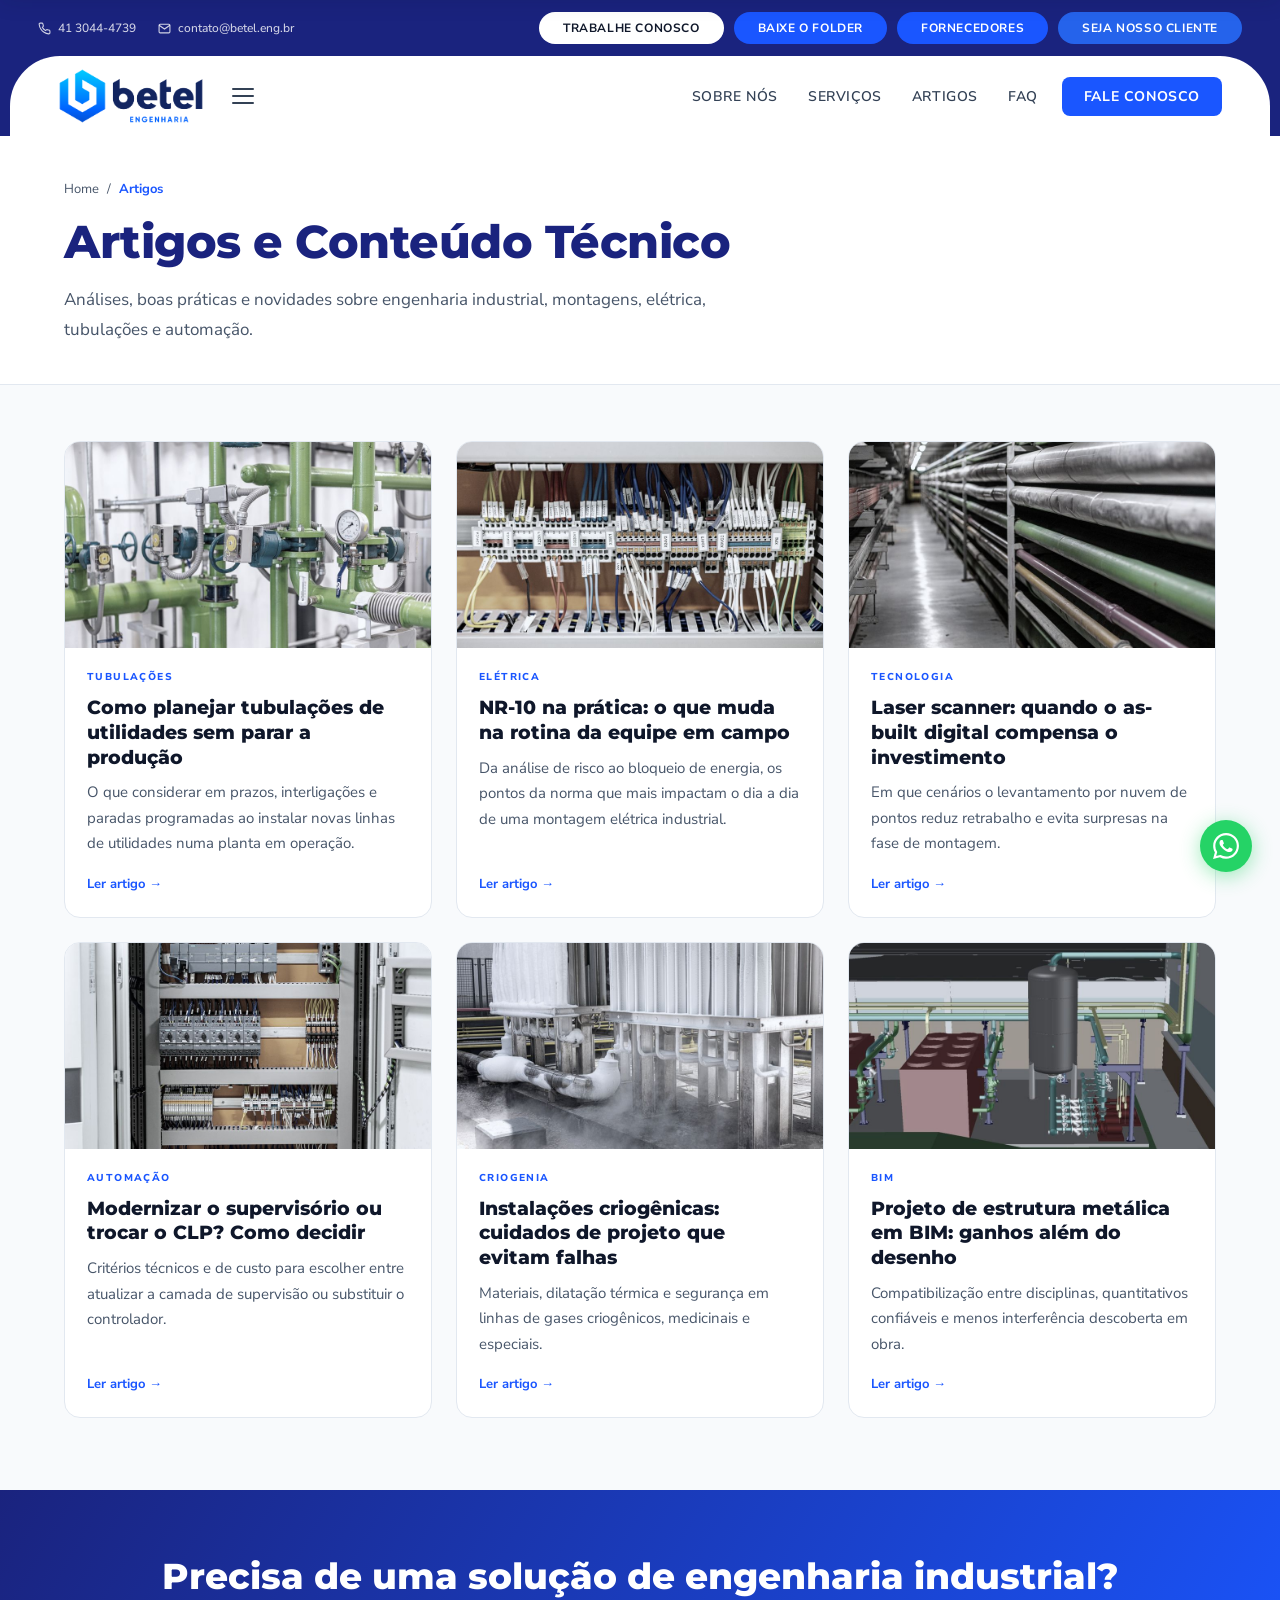
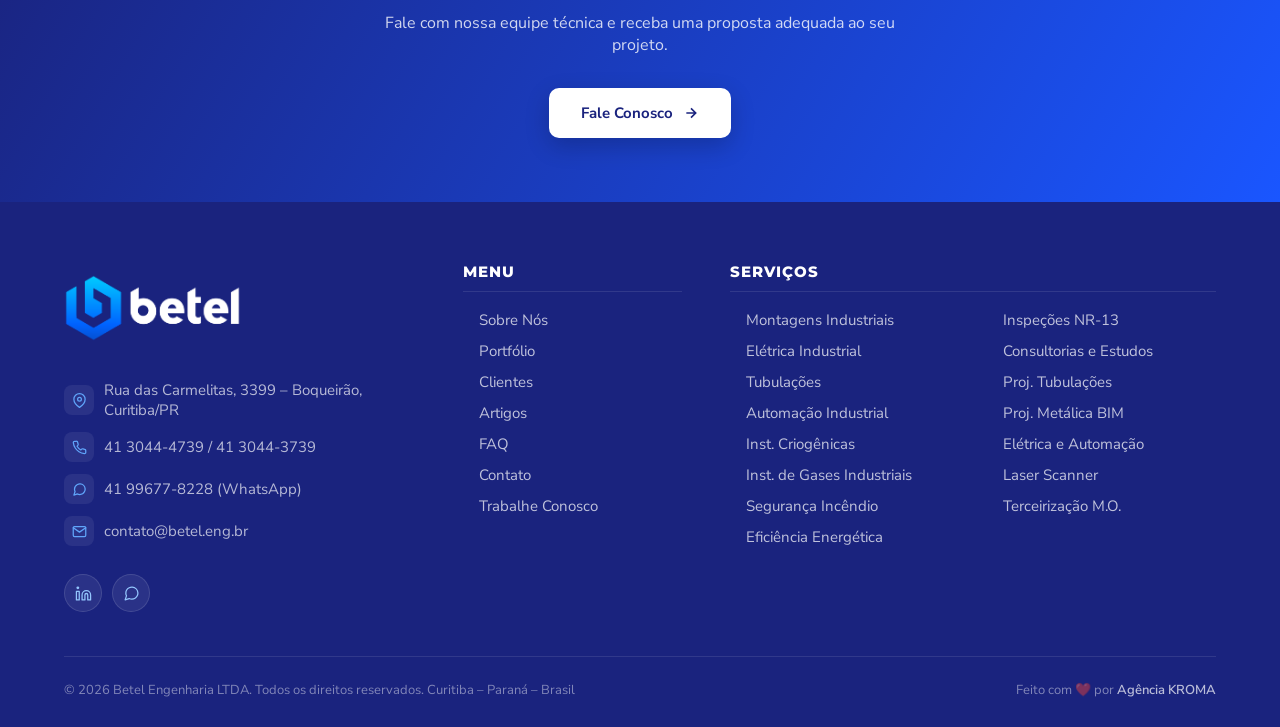
==== artigos.html @ 4cedb733 "Add files via upload" ====
<!DOCTYPE html>
<html lang="pt-BR">
<head>
<meta charset="UTF-8">
<meta name="viewport" content="width=device-width, initial-scale=1.0">
<title>Artigos | Betel Engenharia | Conteúdo Técnico de Engenharia Industrial</title>
<meta name="description" content="Artigos e conteúdo técnico da Betel Engenharia sobre montagens industriais, elétrica, tubulações, automação e projetos de engenharia.">
<meta name="keywords" content="engenharia industrial, montagens industriais, elétrica industrial, tubulações industriais, automação industrial, Curitiba, Betel Engenharia">
<link rel="preconnect" href="https://fonts.googleapis.com">
<link href="https://fonts.googleapis.com/css2?family=Nunito+Sans:wght@300;400;500;600;700&family=Montserrat:wght@700;800;900&display=swap" rel="stylesheet">
<style>
  :root {
    --blue:#1A56FF;--blue-dark:#1A237E;--blue-mid:#2563EB;--blue-light:#EEF3FF;
    --dark:#0F172A;--dark-2:#1E293B;--gray-100:#F8FAFC;--gray-200:#F1F5F9;
    --gray-300:#E2E8F0;--gray-600:#475569;--gray-700:#334155;--white:#FFFFFF;
    --font-head:'Montserrat',sans-serif;--font-body:'Nunito Sans',sans-serif;
  }
  *{margin:0;padding:0;box-sizing:border-box;}
  body{font-family:var(--font-body);color:var(--dark);background:var(--white);overflow-x:hidden;font-size:16px;}

  /* HEADER WRAPPER
     Fundo navy contínuo atrás da topbar E da navbar. É ele que faz os cantos
     arredondados da navbar aparecerem: a navbar branca é recuada 10px de cada
     lado e o navy do wrapper vaza por trás do raio. */
  .header-wrap{background:#1A237E;}

  /* TOP BAR */
  .topbar{height:56px;padding:0 38px;display:flex;justify-content:space-between;align-items:center;gap:10px;font-size:12px;}
  /* Grupo à esquerda ocupa o espaço vazio da faixa navy. */
  .topbar-nav{display:flex;align-items:center;gap:22px;}
  .topbar-nav a{color:rgba(255,255,255,.8);text-decoration:none;font-size:12px;font-weight:600;letter-spacing:.6px;text-transform:uppercase;transition:color .2s;}
  .topbar-nav a:hover{color:#fff;}
  .topbar-tel{display:flex;align-items:center;gap:7px;white-space:nowrap;text-transform:none!important;letter-spacing:0!important;font-weight:500!important;}
  .topbar-tel svg{flex-shrink:0;}
  .topbar-right{display:flex;align-items:center;gap:10px;}
  .topbar-link{color:rgba(255,255,255,.85);text-decoration:none;font-weight:500;display:flex;align-items:center;gap:6px;padding-right:12px;transition:color .2s;}
  .topbar-link:hover{color:#fff;}
  .topbar-btn{display:inline-flex;align-items:center;height:32px;padding:0 24px;border-radius:20px;font-size:12px;font-weight:700;text-decoration:none;white-space:nowrap;transition:background .2s,transform .2s,box-shadow .2s;}
  .topbar-btn:hover{transform:translateY(-1px);}
  .topbar-btn.tb-white{background:#fff;color:var(--dark);}
  .topbar-btn.tb-white:hover{background:var(--gray-200);}
  .topbar-btn.tb-blue{background:var(--blue);color:#fff;}
  .topbar-btn.tb-blue:hover{background:#2563EB;box-shadow:0 4px 14px rgba(26,86,255,.4);}
  .topbar-btn.tb-blue-alt{background:#2563EB;color:#fff;}
  .topbar-btn.tb-blue-alt:hover{background:#1D4ED8;box-shadow:0 4px 14px rgba(37,99,235,.4);}

  /* NAVBAR */
  nav{background:var(--white);margin:0 10px;border-radius:50px 50px 0 0;padding:0 48px;height:80px;display:flex;align-items:center;justify-content:space-between;}
  .nav-left{display:flex;align-items:center;gap:20px;}
  .logo{padding:12px 0;display:block;}
  .logo img{height:56px;width:auto;display:block;}

  /* NAVBAR FIXA — some acima da tela e desce quando o header sai de vista.
     Espelha o comportamento do #menu-oculto do MSE. */
  .nav-sticky{position:fixed;top:0;left:0;right:0;height:64px;background:var(--white);
    padding:0 38px;display:flex;align-items:center;justify-content:space-between;
    z-index:250;box-shadow:0 2px 20px rgba(15,23,42,.12);
    transform:translateY(-100%);transition:transform .35s ease;}
  .nav-sticky.show{transform:translateY(0);}
  .nav-sticky .logo{padding:0;}
  .nav-sticky .logo img{height:42px;}
  .nav-sticky .nav-links a{padding:20px 12px;}

  /* HAMBURGER */
  .hamburger{display:flex;flex-direction:column;justify-content:center;gap:5px;cursor:pointer;padding:8px;border:none;background:transparent;border-radius:6px;transition:background .2s;}
  .hamburger:hover{background:var(--gray-200);}
  .hamburger span{display:block;width:22px;height:2px;background:var(--gray-700);border-radius:2px;transition:transform .3s, opacity .3s;}
  .hamburger.open span:nth-child(1){transform:translateY(7px) rotate(45deg);}
  .hamburger.open span:nth-child(2){opacity:0;}
  .hamburger.open span:nth-child(3){transform:translateY(-7px) rotate(-45deg);}

  /* MEGA MENU */
  .mega-menu{position:fixed;top:0;left:0;right:0;bottom:0;background:var(--white);z-index:300;padding:40px 64px;display:none;overflow-y:auto;}
  .mega-menu.open{display:block;animation:fadeIn .25s ease;}
  @keyframes fadeIn{from{opacity:0;transform:translateY(-10px)}to{opacity:1;transform:translateY(0)}}
  .mega-top{display:flex;align-items:center;justify-content:space-between;margin-bottom:52px;padding-bottom:20px;border-bottom:1px solid var(--gray-300);}
  .mega-top .logo img{height:44px;}
  .mega-close{width:40px;height:40px;border:none;background:var(--gray-200);border-radius:50%;cursor:pointer;display:flex;align-items:center;justify-content:center;font-size:20px;color:var(--gray-700);transition:background .2s;}
  .mega-close:hover{background:var(--gray-300);}
  .mega-grid{display:grid;grid-template-columns:repeat(4,1fr);gap:48px;}
  .mega-col h4{font-family:var(--font-head);font-size:13px;font-weight:800;color:var(--dark);text-transform:uppercase;letter-spacing:2px;margin-bottom:20px;padding-bottom:10px;border-bottom:2px solid var(--blue);}
  /* Bloco SERVIÇOS: ocupa duas colunas do mega-grid, com um título só e os
     links quebrados em 2 colunas (mesmo tratamento do footer). */
  .mega-col-wide{grid-column:span 2;}
  .mega-col-wide ul{columns:2;column-gap:32px;}
  .mega-col-wide ul li{break-inside:avoid;}
  .mega-col ul{list-style:none;}
  .mega-col ul li{margin-bottom:14px;}
  .mega-col ul a{font-size:17px;color:var(--gray-600);text-decoration:none;font-weight:400;display:flex;align-items:center;gap:8px;transition:color .2s,gap .2s;}
  .mega-col ul a::before{content:'→';font-size:11px;color:var(--blue);opacity:0;transition:opacity .2s;}
  .mega-col ul a:hover{color:var(--blue);gap:12px;}
  .mega-col ul a:hover::before{opacity:1;}

  .nav-links{display:flex;list-style:none;align-items:center;gap:2px;}
  .nav-links a{text-decoration:none;color:var(--gray-700);font-size:15px;font-weight:600;padding:20px 14px;display:block;transition:color .2s;position:relative;}
  .nav-links a::after{content:'';position:absolute;bottom:0;left:14px;right:14px;height:3px;background:var(--blue);border-radius:3px 3px 0 0;transform:scaleX(0);transition:transform .25s;}
  .nav-links a:hover{color:var(--blue);}
  .nav-links a:hover::after{transform:scaleX(1);}
  .nav-links a.active{color:var(--blue);}
  .nav-links a.active::after{transform:scaleX(1);}
  .nav-cta{background:var(--blue)!important;color:var(--white)!important;padding:10px 22px!important;border-radius:8px!important;font-weight:700!important;margin-left:8px;transition:background .2s!important;}
  .nav-cta:hover{background:var(--blue-dark)!important;}
  .nav-cta::after{display:none!important;}

  /* MOLDURA DO HERO
     Continua o navy do header e desce em degrade ate o branco nas laterais,
     igual ao MSE. Sem isso a faixa azul das bordas da navbar terminava
     cortada logo abaixo dela. O padding lateral de 10px casa com o
     margin:0 10px da navbar, entao as duas tiras ficam alinhadas. */
  .hero-frame{background:linear-gradient(180deg,#1A237E 0%,var(--white) 89%);padding:0 10px;}

  /* HERO */
  .hero{display:grid;grid-template-columns:1fr 1.45fr;min-height:540px;background:var(--blue-light);}
  .hero-left{background:var(--blue-light);padding:64px 52px 64px 64px;display:flex;flex-direction:column;justify-content:center;position:relative;overflow:hidden;}
  .hero-left::before{content:'';position:absolute;bottom:-120px;left:-80px;width:380px;height:380px;border-radius:50%;background:radial-gradient(circle,rgba(26,86,255,.10) 0%,transparent 70%);pointer-events:none;}
  .hero-eyebrow{display:inline-flex;align-items:center;gap:8px;background:rgba(26,86,255,.10);border:1px solid rgba(26,86,255,.25);color:var(--blue);font-size:12px;font-weight:700;letter-spacing:2px;text-transform:uppercase;padding:6px 14px;border-radius:100px;width:fit-content;margin-bottom:24px;}
  .hero-title{font-family:var(--font-head);font-size:clamp(38px,3.5vw,58px);font-weight:800;line-height:1.1;color:var(--dark);margin-bottom:20px;letter-spacing:-.5px;}
  .hero-title span{background:linear-gradient(135deg,var(--blue),var(--blue-dark));-webkit-background-clip:text;-webkit-text-fill-color:transparent;background-clip:text;}
  .hero-body{font-size:17px;line-height:1.75;color:var(--gray-600);max-width:420px;margin-bottom:36px;}
  .hero-stats{display:flex;margin-bottom:40px;background:var(--white);border:1px solid var(--gray-300);border-radius:12px;overflow:hidden;width:fit-content;box-shadow:0 2px 14px rgba(15,23,42,.05);}
  .stat{padding:16px 28px;text-align:center;border-right:1px solid var(--gray-300);}
  .stat:last-child{border-right:none;}
  .stat-num{font-family:var(--font-head);font-size:28px;font-weight:800;color:var(--dark);line-height:1;margin-bottom:4px;}
  .stat-num span{color:var(--blue);}
  .stat-label{font-size:11px;color:var(--gray-600);text-transform:uppercase;letter-spacing:1px;font-weight:600;}
  .hero-btn{display:inline-flex;align-items:center;gap:10px;background:var(--blue);color:var(--white);text-decoration:none;font-size:15px;font-weight:700;padding:15px 32px;border-radius:10px;width:fit-content;transition:background .2s,transform .2s,box-shadow .2s;box-shadow:0 4px 20px rgba(26,86,255,.35);}
  .hero-btn:hover{background:#2563EB;transform:translateY(-2px);box-shadow:0 8px 28px rgba(26,86,255,.45);}
  .hero-right{position:relative;overflow:hidden;}
  .hero-slide{position:absolute;inset:0;background-size:cover;background-position:center;opacity:0;transition:opacity .9s ease;image-rendering:-webkit-optimize-contrast;}
  .hero-slide.active{opacity:1;}
  /* Sem escurecimento na borda esquerda: o painel do hero agora e claro e o
     degrade criava uma emenda dura entre os dois lados. A legibilidade da
     legenda continua vindo do gradiente proprio de .slide-caption. */
  .hero-slide::after{content:'';position:absolute;inset:0;background:linear-gradient(to right,rgba(15,23,42,.12) 0%,transparent 35%);}
  .slide-caption{position:absolute;bottom:0;left:0;right:0;z-index:2;padding:32px 32px 28px;background:linear-gradient(to top,rgba(15,23,42,.85) 0%,transparent 100%);}
  .slide-caption strong{display:block;font-family:var(--font-head);font-size:19px;font-weight:700;color:var(--white);margin-bottom:3px;}
  .slide-caption span{font-size:13px;color:rgba(255,255,255,.6);}
  .hero-dots{position:absolute;bottom:28px;right:28px;z-index:3;display:flex;gap:7px;}
  .hero-dot{width:7px;height:7px;border-radius:50%;background:rgba(255,255,255,.3);border:none;cursor:pointer;transition:background .2s,transform .2s;}
  .hero-dot.active{background:var(--blue);transform:scale(1.4);}

  /* TAGLINE */
  .tagline-strip{background:var(--gray-100);border-bottom:1px solid var(--gray-300);padding:32px 64px;text-align:center;}
  .tagline-strip p{font-family:var(--font-head);font-size:clamp(18px,1.6vw,25px);font-weight:700;color:var(--dark-2);}
  .tagline-strip a{display:inline-block;margin-top:8px;color:var(--blue);text-decoration:none;font-size:14px;font-weight:700;}
  .tagline-strip a:hover{text-decoration:underline;}

  /* SECTION COMMONS */
  .section-header{display:flex;align-items:center;justify-content:space-between;padding:52px 64px 24px;}
  .section-title{font-family:var(--font-head);font-size:clamp(24px,2.5vw,34px);font-weight:800;color:var(--dark);letter-spacing:-.3px;}
  .section-title span{color:var(--blue);}
  .see-all{font-size:14px;color:var(--blue);text-decoration:none;font-weight:700;display:flex;align-items:center;gap:5px;}
  .see-all:hover{text-decoration:underline;}

  /* CAROUSEL */
  .carousel-wrap{position:relative;padding:0 64px 52px;}
  .carousel-track{display:flex;gap:16px;overflow-x:auto;scroll-behavior:smooth;scrollbar-width:none;}
  .carousel-track::-webkit-scrollbar{display:none;}
  .card{flex:0 0 calc(25% - 12px);min-width:230px;border-radius:14px;overflow:hidden;position:relative;aspect-ratio:4/3;cursor:pointer;background:#111;box-shadow:0 2px 16px rgba(0,0,0,.1);transition:transform .35s,box-shadow .35s;}
  .card:hover{transform:translateY(-5px);box-shadow:0 12px 32px rgba(26,86,255,.18);}
  .card-img{width:100%;height:100%;object-fit:cover;display:block;transition:transform .5s ease;filter:brightness(.82);image-rendering:-webkit-optimize-contrast;}
  .card:hover .card-img{transform:scale(1.06);filter:brightness(.65);}
  .card-overlay{position:absolute;inset:0;background:linear-gradient(to top,rgba(15,23,42,.8) 0%,rgba(15,23,42,0) 55%);}
  .card-info{position:absolute;bottom:0;left:0;right:0;padding:20px 18px 16px;}
  .card-tag{display:inline-block;background:var(--blue);color:#fff;font-size:10px;font-weight:700;text-transform:uppercase;letter-spacing:1.5px;padding:3px 9px;border-radius:100px;margin-bottom:7px;}
  .card-name{font-family:var(--font-head);font-size:18px;font-weight:800;color:#fff;line-height:1.25;}
  .card-sub{font-size:13px;color:rgba(255,255,255,.65);margin-top:3px;}
  .card-plus{position:absolute;bottom:14px;right:14px;width:30px;height:30px;background:rgba(26,86,255,.7);border-radius:50%;display:flex;align-items:center;justify-content:center;color:#fff;font-size:18px;opacity:0;transition:opacity .25s;}
  .card:hover .card-plus{opacity:1;}
  .carousel-nav{position:absolute;top:calc(50% - 26px);transform:translateY(-50%);width:40px;height:40px;background:var(--white);border:1px solid var(--gray-300);border-radius:50%;cursor:pointer;display:flex;align-items:center;justify-content:center;box-shadow:0 2px 12px rgba(0,0,0,.1);z-index:2;transition:background .2s,border-color .2s;color:var(--gray-700);}
  .carousel-nav:hover{background:var(--blue);border-color:var(--blue);color:#fff;}
  .carousel-prev{left:16px;}
  .carousel-next{right:16px;}

  /* ===== SEGMENTOS — LIGHT BLUE BLOCK ===== */
  .segmentos{background:var(--blue-light);padding:72px 64px;position:relative;overflow:hidden;}

  /* Particle canvas */
  #seg-canvas{position:absolute;inset:0;pointer-events:none;z-index:0;}

  /* Soft glow orbs */
  .seg-orb{position:absolute;border-radius:50%;pointer-events:none;z-index:0;}
  .seg-orb-1{width:600px;height:600px;top:-200px;right:-150px;background:radial-gradient(circle,rgba(26,86,255,.10) 0%,transparent 65%);}
  .seg-orb-2{width:400px;height:400px;bottom:-100px;left:-100px;background:radial-gradient(circle,rgba(14,116,233,.09) 0%,transparent 65%);}

  .segmentos-headline{text-align:center;margin-bottom:48px;position:relative;z-index:1;}
  .segmentos-headline h2{font-family:var(--font-head);font-size:clamp(22px,2.2vw,30px);font-weight:800;color:var(--dark);margin-bottom:10px;}
  .segmentos-headline h2 em{color:var(--blue);font-style:normal;}
  .segmentos-headline p{font-size:16px;color:var(--gray-600);}

  .segmentos-grid{display:grid;grid-template-columns:repeat(3,1fr);gap:16px;position:relative;z-index:1;}
  .seg-card{background:var(--white);padding:28px 26px 24px;border:1px solid var(--gray-300);border-radius:16px;transition:background .3s,border-color .3s,transform .3s,box-shadow .3s;position:relative;overflow:hidden;box-shadow:0 2px 14px rgba(15,23,42,.05);}
  .seg-card:hover{background:var(--blue-light);border-color:rgba(26,86,255,.35);transform:translateY(-4px);box-shadow:0 14px 30px rgba(26,86,255,.14);}
  /* shine sweep on hover */
  .seg-card::before{content:'';position:absolute;inset:0;background:linear-gradient(120deg,transparent 30%,rgba(26,86,255,.05) 50%,transparent 70%);transform:translateX(-100%);transition:transform .55s ease;}
  .seg-card:hover::before{transform:translateX(100%);}

  .seg-icon{width:52px;height:52px;background:rgba(26,86,255,.08);border:1px solid rgba(26,86,255,.22);border-radius:14px;display:flex;align-items:center;justify-content:center;margin-bottom:18px;}
  .seg-icon svg{width:26px;height:26px;stroke:var(--blue);fill:none;stroke-width:1.5;stroke-linecap:round;stroke-linejoin:round;}
  .seg-name{font-family:var(--font-head);font-size:18px;font-weight:800;color:var(--dark);margin-bottom:9px;}
  .seg-desc{font-size:15px;color:var(--gray-600);line-height:1.65;}
  .seg-link{display:inline-flex;align-items:center;gap:6px;margin-top:14px;font-size:13px;color:var(--blue);text-decoration:none;font-weight:700;transition:gap .2s;}
  .seg-link:hover{gap:10px;}

  /* SOBRE */
  .sobre{display:grid;grid-template-columns:1fr 1fr;min-height:480px;background:var(--white);}
  .sobre-img{position:relative;overflow:hidden;background:#111;}
  .sobre-img img{width:100%;height:100%;object-fit:cover;display:block;filter:brightness(.75);image-rendering:-webkit-optimize-contrast;}
  .sobre-badge{position:absolute;bottom:32px;left:32px;background:var(--blue);color:#fff;padding:16px 22px;border-radius:12px;font-family:var(--font-head);line-height:1.2;box-shadow:0 8px 24px rgba(26,86,255,.4);}
  .sobre-badge strong{display:block;font-size:32px;font-weight:800;}
  .sobre-badge span{font-size:12px;text-transform:uppercase;letter-spacing:1.5px;font-weight:600;opacity:.9;}
  .sobre-content{background:var(--gray-100);padding:72px 60px;display:flex;flex-direction:column;justify-content:center;}
  .sobre-eyebrow{font-size:12px;text-transform:uppercase;letter-spacing:3px;color:var(--blue);font-weight:700;margin-bottom:14px;}
  .sobre-title{font-family:var(--font-head);font-size:clamp(30px,3vw,44px);font-weight:800;line-height:1.1;color:var(--dark);margin-bottom:20px;letter-spacing:-.3px;}
  .sobre-text{font-size:17px;line-height:1.8;color:var(--gray-600);margin-bottom:28px;}
  .sobre-highlights{display:flex;gap:10px;flex-wrap:wrap;margin-bottom:32px;}
  .chip{background:var(--blue-light);color:var(--blue-dark);font-size:13px;font-weight:700;padding:6px 14px;border-radius:100px;border:1px solid rgba(26,86,255,.15);}
  .sobre-btn{display:inline-flex;align-items:center;gap:10px;background:var(--blue);color:var(--white);text-decoration:none;font-size:15px;font-weight:700;padding:13px 28px;border-radius:9px;width:fit-content;box-shadow:0 4px 16px rgba(26,86,255,.25);transition:background .2s,transform .2s;}
  .sobre-btn:hover{background:var(--blue-dark);transform:translateY(-1px);}

  /* EQUIPE — full-bleed image mirrored vs. Sobre */
  .equipe-strip{display:grid;grid-template-columns:1fr 1fr;min-height:500px;background:var(--white);border-top:1px solid var(--gray-300);border-bottom:1px solid var(--gray-300);}
  .equipe-text{background:var(--gray-200);padding:72px 60px;display:flex;flex-direction:column;justify-content:center;}
  .equipe-text h2{font-family:var(--font-head);font-size:clamp(26px,2.5vw,36px);font-weight:800;color:var(--dark);line-height:1.2;margin-bottom:16px;letter-spacing:-.3px;}
  .equipe-text h2 span{color:var(--blue);}
  .equipe-text p{font-size:17px;color:var(--gray-600);line-height:1.8;margin-bottom:28px;}
  .certifs{display:flex;gap:8px;flex-wrap:wrap;margin-bottom:32px;}
  .certif-tag{background:var(--white);border:1px solid rgba(26,86,255,.2);color:var(--blue-dark);font-size:12px;font-weight:700;text-transform:uppercase;letter-spacing:.8px;padding:6px 13px;border-radius:100px;}
  .equipe-img{position:relative;overflow:hidden;background:#0B1220;}
  .equipe-img img{width:100%;height:100%;object-fit:cover;display:block;}

  /* CLIENTES */
  .clientes{padding:52px 64px;background:var(--white);}
  .clientes-header{text-align:center;margin-bottom:40px;}
  .clientes-header h2{font-family:var(--font-head);font-size:28px;font-weight:800;color:var(--dark);margin-bottom:6px;}
  .clientes-header p{font-size:16px;color:var(--gray-600);}
  .clientes-grid{display:grid;grid-template-columns:repeat(6,1fr);gap:14px;}
  .cliente-item{background:var(--gray-100);border:1px solid var(--gray-300);border-radius:10px;padding:10px 12px;display:flex;align-items:center;justify-content:center;min-height:80px;filter:grayscale(100%);opacity:.55;transition:filter .3s,opacity .3s,transform .2s,box-shadow .2s;cursor:default;}
  .cliente-item:hover{filter:grayscale(0);opacity:1;transform:translateY(-2px);box-shadow:0 4px 16px rgba(26,86,255,.12);}
  .cliente-item img{max-width:100%;max-height:60px;object-fit:contain;display:block;}

  /* ARTIGOS (home) — 3 destaques logo antes do footer */
  .artigos-home{padding:0 64px 64px;background:var(--gray-100);}
  .artigos-grid{display:grid;grid-template-columns:repeat(3,1fr);gap:24px;}
  .artigo-card{background:var(--white);border:1px solid var(--gray-300);border-radius:16px;overflow:hidden;display:flex;flex-direction:column;transition:transform .3s,box-shadow .3s,border-color .3s;}
  .artigo-card:hover{transform:translateY(-4px);box-shadow:0 14px 32px rgba(26,86,255,.14);border-color:rgba(26,86,255,.35);}
  .artigo-thumb{aspect-ratio:16/9;overflow:hidden;background:#0B1220;}
  .artigo-thumb img{width:100%;height:100%;object-fit:cover;display:block;transition:transform .5s;}
  .artigo-card:hover .artigo-thumb img{transform:scale(1.05);}
  .artigo-body{padding:22px 22px 24px;display:flex;flex-direction:column;flex:1;}
  .artigo-tag{display:inline-block;background:var(--blue-light);color:var(--blue-dark);font-size:10px;font-weight:800;text-transform:uppercase;letter-spacing:1.4px;padding:4px 10px;border-radius:100px;margin-bottom:12px;width:fit-content;}
  .artigo-card h3{font-family:var(--font-head);font-size:19px;font-weight:800;line-height:1.3;color:var(--dark);margin-bottom:10px;}
  .artigo-card p{font-size:15px;line-height:1.7;color:var(--gray-600);margin-bottom:18px;flex:1;}
  .artigo-link{font-size:13px;font-weight:700;color:var(--blue);text-decoration:none;display:inline-flex;align-items:center;gap:6px;transition:gap .2s;}
  .artigo-link:hover{gap:10px;}

  /* FOOTER */
  footer{background-color:#1A237E;padding:60px 64px 28px;}
  .footer-grid{display:grid;grid-template-columns:1.6fr 1fr 1fr 1fr;gap:48px;margin-bottom:44px;}
  .footer-logo{display:block;margin-bottom:26px;}
  .footer-logo img{height:68px;width:auto;}
  .footer-contact{display:flex;flex-direction:column;gap:12px;margin-bottom:28px;}
  .fci{display:flex;align-items:center;gap:10px;font-size:15px;color:rgba(255,255,255,.68);}
  .fci a{color:rgba(255,255,255,.68);text-decoration:none;transition:color .2s;}
  .fci a:hover{color:#fff;}
  .fci-icon{width:30px;height:30px;background:rgba(255,255,255,.07);border-radius:8px;display:flex;align-items:center;justify-content:center;flex-shrink:0;}
  .fci-icon svg{width:15px;height:15px;stroke:#60A5FA;fill:none;stroke-width:2;stroke-linecap:round;stroke-linejoin:round;}
  .footer-social{display:flex;gap:10px;}
  .footer-social a{width:38px;height:38px;border-radius:50%;background:rgba(255,255,255,.07);border:1px solid rgba(255,255,255,.12);display:flex;align-items:center;justify-content:center;transition:background .2s,border-color .2s,transform .2s;}
  .footer-social a svg{width:17px;height:17px;stroke:#93C5FD;fill:none;stroke-width:1.8;stroke-linecap:round;stroke-linejoin:round;transition:stroke .2s;}
  .footer-social a:hover{background:var(--blue);border-color:var(--blue);transform:translateY(-3px);}
  .footer-social a:hover svg{stroke:#fff;}
  .footer-col h4{font-family:var(--font-head);font-size:15px;font-weight:800;color:var(--white);text-transform:uppercase;letter-spacing:1px;margin-bottom:18px;padding-bottom:10px;border-bottom:1px solid rgba(255,255,255,.1);}
  /* Bloco SERVIÇOS: ocupa as duas últimas colunas do grid, com um único título
     e a lista de links quebrada em 2 colunas. */
  .footer-col-wide{grid-column:span 2;}
  .footer-col-wide ul{columns:2;column-gap:28px;}
  .footer-col-wide ul li{break-inside:avoid;}
  .footer-col ul{list-style:none;}
  .footer-col ul li{margin-bottom:11px;}
  .footer-col ul a{font-size:15px;color:rgba(255,255,255,.72);text-decoration:none;transition:color .2s;display:flex;align-items:center;gap:6px;}
  .footer-col ul a::before{content:'→';font-size:10px;color:#60A5FA;opacity:0;transition:opacity .2s;}
  .footer-col ul a:hover{color:#fff;}
  .footer-col ul a:hover::before{opacity:1;}
  .footer-bottom{border-top:1px solid rgba(255,255,255,.1);padding-top:24px;display:flex;justify-content:space-between;align-items:center;font-size:13px;color:rgba(255,255,255,.45);flex-wrap:wrap;gap:8px;}
  .footer-bottom a{color:rgba(255,255,255,.7);text-decoration:none;font-weight:600;transition:color .2s;}
  .footer-bottom a:hover{color:#fff;}

  /* WA FLOAT */
  .wa-float{position:fixed;bottom:28px;right:28px;width:52px;height:52px;background:#25D366;border-radius:50%;display:flex;align-items:center;justify-content:center;box-shadow:0 4px 20px rgba(37,211,102,.45);z-index:200;text-decoration:none;transition:transform .3s;}
  .wa-float:hover{transform:scale(1.1);}
  .wa-float svg{width:26px;height:26px;fill:#fff;}

  @keyframes fadeUp{from{opacity:0;transform:translateY(18px)}to{opacity:1;transform:translateY(0)}}
  .hero-left>*{animation:fadeUp .65s ease both;}
  .hero-left>*:nth-child(1){animation-delay:.05s;}
  .hero-left>*:nth-child(2){animation-delay:.15s;}
  .hero-left>*:nth-child(3){animation-delay:.25s;}
  .hero-left>*:nth-child(4){animation-delay:.35s;}
  .hero-left>*:nth-child(5){animation-delay:.45s;}

  /* =========================================================
     RESPONSIVO
     Breakpoints: 1024px (tablet), 768px (mobile grande), 480px (mobile pequeno)
     ========================================================= */

  /* ---------- TABLET (<=1024px) ---------- */
  @media (max-width: 1024px){
    body{background:var(--gray-300);}
    .site-frame{margin:0 10px 10px;}
   
    .topbar{padding:0 18px;gap:12px;height:52px;}
    .topbar-nav{gap:14px;}
    .topbar-link{display:none;}
    .topbar-btn{padding:0 16px;height:30px;font-size:11px;}
    nav{padding:0 24px;height:72px;border-radius:40px 40px 0 0;}
    .nav-sticky{padding:0 24px;}
    .logo img{height:46px;}
    .nav-links{gap:0;}
    .nav-links li:not(:last-child){display:none;}
    .nav-links a{padding:16px 10px;}
    .nav-cta{padding:9px 16px!important;font-size:14px!important;}

    .mega-menu{padding:28px 32px;}
    .mega-grid{grid-template-columns:repeat(2,1fr);gap:32px 24px;}

    .hero{grid-template-columns:1fr;min-height:auto;}
    .hero-left{padding:48px 32px;}
    .hero-right{min-height:380px;}
    .hero-body{max-width:100%;}

    .tagline-strip{padding:26px 32px;}
    .section-header{padding:40px 32px 20px;}
    .carousel-wrap{padding:0 32px 40px;}
    .card{flex:0 0 calc(38% - 12px);min-width:200px;}

    .segmentos{padding:56px 32px;}
    .segmentos-grid{grid-template-columns:repeat(2,1fr);}

    .sobre{grid-template-columns:1fr;min-height:auto;}
    .sobre-img{min-height:340px;}
    .sobre-content{padding:52px 32px;}

    .equipe-strip{grid-template-columns:1fr;min-height:auto;}
    .equipe-img{min-height:340px;order:-1;}
    .equipe-text{padding:52px 32px;}

    .clientes{padding:44px 32px;}
    .clientes-grid{grid-template-columns:repeat(4,1fr);}

    .artigos-home{padding:0 32px 48px;}
    .artigos-grid{grid-template-columns:repeat(2,1fr);gap:20px;}

    footer{padding:48px 32px 24px;}
    .footer-grid{grid-template-columns:1fr 1fr;gap:36px;}
  }

  /* ---------- MOBILE (<=768px) ---------- */
  @media (max-width: 768px){
    /* Topbar vira uma faixa de pílulas rolável em vez de sumir — assim o
       "Baixe o Folder" continua acessível no celular. */
    .topbar{padding:0 14px;height:48px;justify-content:flex-start;overflow-x:auto;
      scrollbar-width:none;-webkit-overflow-scrolling:touch;}
    .topbar::-webkit-scrollbar{display:none;}
    .topbar-btn{flex:0 0 auto;}
    /* No celular so o telefone cabe na tira; o e-mail continua no rodape. */
    .topbar-nav{flex:0 0 auto;gap:0;}
    .topbar-nav a:not(.topbar-tel:first-child){display:none;}
    .topbar-nav .topbar-tel:first-child{padding-right:4px;}
    nav{padding:0 16px;height:64px;border-radius:28px 28px 0 0;}
    .nav-sticky{padding:0 16px;height:58px;}
    .logo img{height:40px;}
    .nav-left{gap:10px;}

    .mega-menu{padding:20px 20px;}
    .mega-top{margin-bottom:32px;padding-bottom:16px;}
    .mega-top .logo img{height:36px;}
    .mega-grid{grid-template-columns:1fr;gap:28px;}
    .mega-col-wide ul{columns:1;}
    .footer-col-wide ul{columns:1;}

    /* Tira lateral em degrade some no celular: 10px de cada lado numa tela
       estreita so rouba largura do conteudo. */
    .hero-frame{padding:0;background:none;}
    .hero-left{padding:40px 20px;}
    .hero-eyebrow{font-size:11px;padding:5px 12px;}
    .hero-title{margin-bottom:16px;}
    .hero-body{font-size:16px;margin-bottom:28px;}
    .hero-stats{flex-wrap:wrap;width:100%;}
    .stat{flex:1 1 33%;padding:12px 10px;}
    .hero-right{min-height:280px;}
    .slide-caption{padding:22px 20px 18px;}

    .tagline-strip{padding:22px 20px;}
    .section-header{padding:32px 20px 16px;flex-wrap:wrap;gap:8px;}
    .carousel-wrap{padding:0 20px 32px;}
    .card{flex:0 0 78%;min-width:0;}
    .carousel-nav{display:none;}

    .segmentos{padding:44px 20px;}
    .segmentos-headline{margin-bottom:32px;}
    .segmentos-grid{grid-template-columns:1fr;gap:14px;}

    .sobre-img{min-height:280px;}
    .sobre-content{padding:40px 20px;}
    .sobre-badge{left:20px;bottom:20px;padding:12px 16px;}
    .sobre-badge strong{font-size:26px;}

    .equipe-img{min-height:280px;}
    .equipe-text{padding:40px 20px;}
    .certifs{gap:6px;}

    .clientes{padding:36px 20px;}
    .clientes-header{margin-bottom:28px;}
    .clientes-grid{grid-template-columns:repeat(3,1fr);gap:10px;}
    .cliente-item{min-height:64px;padding:8px 8px;}
    .cliente-item img{max-height:46px;}

    .artigos-home{padding:0 20px 40px;}
    .artigos-grid{grid-template-columns:1fr;gap:16px;}

    footer{padding:40px 20px 20px;}
    .footer-grid{grid-template-columns:1fr;gap:32px;margin-bottom:32px;}
    .footer-social{flex-wrap:wrap;}
    .footer-bottom{flex-direction:column;align-items:flex-start;gap:10px;}

    .wa-float{width:48px;height:48px;bottom:20px;right:20px;}
    .wa-float svg{width:24px;height:24px;}
  }

  /* ---------- MOBILE PEQUENO (<=480px) ---------- */
  @media (max-width: 480px){
    .hero-stats{flex-wrap:nowrap;}
    .stat{padding:10px 6px;}
    .stat-num{font-size:22px;}
    .stat-label{font-size:9px;letter-spacing:.5px;}
    .hero-btn{width:100%;justify-content:center;padding:14px 20px;}

    .card{flex:0 0 88%;}

    .clientes-grid{grid-template-columns:repeat(2,1fr);}

    .footer-contact{gap:10px;}
    .fci{font-size:14px;}
  }
  /* ===== PAGINAS INTERNAS ===== */
  .page-title-simple{padding:44px 64px 40px;background:var(--white);border-bottom:1px solid var(--gray-300);}
  .breadcrumb{display:flex;align-items:center;gap:8px;font-size:13px;color:var(--gray-600);margin-bottom:18px;}
  .breadcrumb a{color:var(--gray-600);text-decoration:none;transition:color .2s;}
  .breadcrumb a:hover{color:var(--blue);}
  .breadcrumb span.current{color:var(--blue);font-weight:700;}
  .page-title-simple h1{font-family:var(--font-head);font-size:clamp(30px,3.6vw,46px);font-weight:800;line-height:1.15;color:var(--dark);letter-spacing:-.5px;max-width:820px;}
  .page-title-simple h1 span{color:var(--blue);}
  .page-title-simple p{font-size:17px;line-height:1.75;color:var(--gray-600);max-width:660px;margin-top:16px;}

  .cta-strip{background:linear-gradient(120deg,var(--blue-dark),var(--blue));padding:64px;text-align:center;position:relative;overflow:hidden;}
  .cta-strip h2{font-family:var(--font-head);font-size:clamp(24px,2.8vw,36px);font-weight:800;color:var(--white);margin-bottom:14px;}
  .cta-strip p{font-size:16px;color:rgba(255,255,255,.8);margin-bottom:32px;max-width:560px;margin-left:auto;margin-right:auto;}
  .cta-strip .hero-btn{background:var(--white);color:var(--blue-dark);margin:0 auto;box-shadow:0 8px 24px rgba(0,0,0,.2);}
  .cta-strip .hero-btn:hover{background:var(--gray-100);}

  /* ===== ARTIGOS (pagina) =====
     Os estilos do .artigo-card ja vem do index.html, que tem a secao de
     artigos na home. Aqui so entra o wrapper especifico da pagina. */
  .artigos-wrap{padding:56px 64px 72px;background:var(--gray-100);}

  /* ===== FAQ ===== */
  .faq-wrap{padding:56px 64px 72px;max-width:920px;margin:0 auto;}
  .faq-group{margin-bottom:38px;}
  .faq-group h2{font-family:var(--font-head);font-size:15px;font-weight:800;text-transform:uppercase;letter-spacing:2px;color:var(--blue);margin-bottom:18px;padding-bottom:10px;border-bottom:2px solid var(--gray-300);}
  .faq-item{border:1px solid var(--gray-300);border-radius:12px;margin-bottom:12px;overflow:hidden;background:var(--white);transition:border-color .25s,box-shadow .25s;}
  .faq-item.open{border-color:rgba(26,86,255,.4);box-shadow:0 6px 20px rgba(26,86,255,.10);}
  .faq-q{width:100%;text-align:left;background:none;border:none;cursor:pointer;font-family:var(--font-body);font-size:16px;font-weight:700;color:var(--dark);padding:18px 52px 18px 22px;position:relative;display:block;transition:color .2s;}
  .faq-q:hover{color:var(--blue);}
  .faq-q::after{content:'+';position:absolute;right:22px;top:50%;transform:translateY(-50%);font-size:22px;font-weight:400;color:var(--blue);transition:transform .25s;}
  .faq-item.open .faq-q::after{transform:translateY(-50%) rotate(45deg);}
  .faq-a{max-height:0;overflow:hidden;transition:max-height .3s ease;}
  .faq-a div{padding:0 22px 20px;font-size:15px;line-height:1.75;color:var(--gray-600);}
  .faq-item.open .faq-a{max-height:420px;}

  @media (max-width:1024px){
    .page-title-simple{padding:36px 32px 32px;}
    .cta-strip{padding:48px 32px;}
    .artigos-wrap{padding:44px 32px 56px;}
    .artigos-grid{grid-template-columns:repeat(2,1fr);}
    .faq-wrap{padding:44px 32px 56px;}
  }
  @media (max-width:768px){
    .page-title-simple{padding:28px 20px 26px;}
    .page-title-simple p{font-size:16px;}
    .cta-strip{padding:40px 20px;}
    .artigos-wrap{padding:36px 20px 48px;}
    .artigos-grid{grid-template-columns:1fr;}
    .faq-wrap{padding:36px 20px 48px;}
  }

  /* =========================================================
     AJUSTES 11/2026
     ========================================================= */
  /* Menu e barra superior em caixa alta */
  .nav-links a,.topbar-btn,.topbar a,.topbar-nav a,.mega-actions a{text-transform:uppercase;letter-spacing:.6px;}
  .nav-links a{font-size:14px;}
  .topbar a[href^="mailto"],.topbar-nav a[href^="mailto"]{text-transform:none!important;letter-spacing:0!important;}

  /* Titulos em uma cor so (azul escuro), sem destaque em duas cores */
  .hero-title,.section-title,.sobre-title,.equipe-text h2,.segmentos-headline h2,.clientes-header h2,
  .section-header-center h2,.page-title-simple h1,.apresentacao h2,.pilar-content h2,.mvv-card h3{color:var(--blue-dark);}
  h1 span,h1 em,h2 span,h2 em,.hero-title span,.page-banner-title span,.section-title span{
    color:inherit!important;background:none!important;-webkit-text-fill-color:currentColor!important;font-style:normal;}

  /* Sem "baloes": rotulos viram texto simples */
  .hero-eyebrow{background:none!important;border:none!important;padding:0!important;border-radius:0!important;}
  .artigo-tag,.seg-badge{background:none!important;padding:0!important;border-radius:0!important;color:var(--blue)!important;}

  /* Topicos (substituem os baloes de termos) */
  .topicos{text-align:left;list-style:none;margin:0 0 28px;padding:0;display:flex;flex-direction:column;gap:10px;}
  .topicos li{position:relative;padding-left:26px;font-size:16px;font-weight:600;color:var(--gray-700);line-height:1.45;}
  .topicos li::before{content:'';position:absolute;left:0;top:5px;width:14px;height:14px;border-radius:3px;
    background:var(--blue);-webkit-mask:url("data:image/svg+xml,%3Csvg xmlns='http://www.w3.org/2000/svg' viewBox='0 0 24 24'%3E%3Cpath d='M20 6L9 17l-5-5' fill='none' stroke='black' stroke-width='4' stroke-linecap='round' stroke-linejoin='round'/%3E%3C/svg%3E") center/contain no-repeat;
    mask:url("data:image/svg+xml,%3Csvg xmlns='http://www.w3.org/2000/svg' viewBox='0 0 24 24'%3E%3Cpath d='M20 6L9 17l-5-5' fill='none' stroke='black' stroke-width='4' stroke-linecap='round' stroke-linejoin='round'/%3E%3C/svg%3E") center/contain no-repeat;}

  /* Videos de fundo mais discretos, no mesmo tom das fotos */
  .video-hero video{filter:saturate(.4) brightness(.95)!important;}

  /* Cards dos carrosseis agora sao links */
  a.card{display:block;text-decoration:none;color:inherit;}

  /* Botao voltar ao topo */
  .to-top{position:fixed;right:30px;bottom:92px;width:46px;height:46px;border-radius:50%;border:none;cursor:pointer;
    background:var(--blue-dark);color:#fff;display:flex;align-items:center;justify-content:center;z-index:199;
    box-shadow:0 4px 16px rgba(15,23,42,.25);opacity:0;visibility:hidden;transform:translateY(10px);
    transition:opacity .25s,transform .25s,visibility .25s,background .2s;}
  .to-top.show{opacity:1;visibility:visible;transform:translateY(0);}
  .to-top:hover{background:var(--blue);}
  .to-top svg{width:20px;height:20px;}
  @media (max-width:768px){.to-top{right:22px;bottom:80px;width:42px;height:42px;}}
</style>
</head>
<body>
<div class="site-frame">

<!-- HEADER (topbar + navbar sobre fundo navy contínuo) -->
<div class="header-wrap" id="headerWrap">

  <!-- TOP BAR -->
  <div class="topbar">
    <div class="topbar-nav">
      <a href="tel:4130444739" class="topbar-tel"><svg width="13" height="13" viewBox="0 0 24 24" fill="none" stroke="currentColor" stroke-width="2"><path d="M22 16.92v3a2 2 0 01-2.18 2 19.79 19.79 0 01-8.63-3.07 19.5 19.5 0 01-6-6 19.79 19.79 0 01-3.07-8.67A2 2 0 014.11 2h3a2 2 0 012 1.72c.127.96.361 1.903.7 2.81a2 2 0 01-.45 2.11L8.09 9.91a16 16 0 006 6l1.27-1.27a2 2 0 012.11-.45c.907.339 1.85.573 2.81.7A2 2 0 0122 16.92z"/></svg>41 3044-4739</a>
      <a href="mailto:contato@betel.eng.br" class="topbar-tel"><svg width="13" height="13" viewBox="0 0 24 24" fill="none" stroke="currentColor" stroke-width="2"><path d="M4 4h16c1.1 0 2 .9 2 2v12c0 1.1-.9 2-2 2H4c-1.1 0-2-.9-2-2V6c0-1.1.9-2 2-2z"/><polyline points="22,6 12,13 2,6"/></svg>contato@betel.eng.br</a>
    </div>
    <div class="topbar-right">
      <a href="trabalhe-conosco.html" class="topbar-btn tb-white">Trabalhe Conosco</a>
      <a href="downloads/folder-betel-2026.pdf" class="topbar-btn tb-blue" target="_blank">Baixe o Folder</a>
      <a href="fornecedores.html" class="topbar-btn tb-blue">Fornecedores</a>
      <a href="seja-nosso-cliente.html" class="topbar-btn tb-blue-alt">Seja Nosso Cliente</a>
    </div>
  </div>

  <!-- NAVBAR -->
  <nav>
    <div class="nav-left">
      <a href="index.html" class="logo">
        <img src="img/betel-logo-header-trimmed.png" alt="Betel Engenharia">
      </a>
      <button class="hamburger" id="hambBtn" onclick="toggleMenu()" aria-label="Menu">
        <span></span><span></span><span></span>
      </button>
    </div>
    <ul class="nav-links">
      <li><a href="sobre-nos.html">Sobre Nós</a></li>
      <li><a href="solucoes.html">Serviços</a></li>
      <li><a href="artigos.html">Artigos</a></li>
      <li><a href="faq.html">FAQ</a></li>
      <li><a href="contato.html" class="nav-cta">Fale Conosco</a></li>
    </ul>
  </nav>
</div>

<!-- NAVBAR FIXA (desce no scroll) -->
<div class="nav-sticky" id="navSticky">
  <div class="nav-left">
    <a href="index.html" class="logo">
      <img src="img/betel-logo-header-trimmed.png" alt="Betel Engenharia">
    </a>
    <button class="hamburger" onclick="toggleMenu()" aria-label="Menu">
      <span></span><span></span><span></span>
    </button>
  </div>
  <ul class="nav-links">
    <li><a href="sobre-nos.html">Sobre Nós</a></li>
    <li><a href="solucoes.html">Serviços</a></li>
    <li><a href="artigos.html">Artigos</a></li>
    <li><a href="faq.html">FAQ</a></li>
    <li><a href="contato.html" class="nav-cta">Fale Conosco</a></li>
  </ul>
</div>

<!-- MEGA MENU -->
<div class="mega-menu" id="megaMenu">
  <div class="mega-top">
    <a href="index.html" class="logo">
      <img src="img/betel-logo-header-trimmed.png" alt="Betel Engenharia">
    </a>
    <button class="mega-close" onclick="toggleMenu()">✕</button>
  </div>
  <div class="mega-grid">
    <div class="mega-col">
      <h4>betel</h4>
      <ul>
        <li><a href="institucional.html">Institucional</a></li>
        <li><a href="equipe.html">Equipe</a></li>
        <li><a href="portfolio.html">Portfólio</a></li>
        <li><a href="certificacoes.html">Certificações</a></li>
        <li><a href="sustentabilidade.html">Sustentabilidade</a></li>
        <li><a href="artigos.html">Artigos</a></li>
        <li><a href="faq.html">FAQ</a></li>
      </ul>
    </div>
    <div class="mega-col mega-col-wide">
      <h4>serviços</h4>
      <ul>
        <li><a href="solucoes.html#montagens">Montagens Industriais</a></li>
        <li><a href="solucoes.html#eletrica">Elétrica Industrial</a></li>
        <li><a href="solucoes.html#tubulacoes">Tubulações</a></li>
        <li><a href="solucoes.html#automacao">Automação Industrial</a></li>
        <li><a href="solucoes.html#criogenicas">Inst. Criogênicas</a></li>
        <li><a href="solucoes.html">Inst. de Gases Industriais</a></li>
        <li><a href="solucoes.html#incendio">Seg. Contra Incêndio</a></li>
        <li><a href="solucoes.html#eficiencia">Eficiência Energética</a></li>
        <li><a href="solucoes.html#inspecoes">Inspeções NR-13</a></li>
        <li><a href="projetos.html#consultorias">Consultorias e Estudos</a></li>
        <li><a href="projetos.html#tubulacoes">Proj. Tubulações</a></li>
        <li><a href="projetos.html#metalica-bim">Proj. Metálica (BIM)</a></li>
        <li><a href="projetos.html#eletrica-automacao">Elétrica e Automação</a></li>
        <li><a href="projetos.html#laser-scanner">Laser Scanner</a></li>
        <li><a href="projetos.html#terceirizacao">Terceirização M.O.</a></li>
      </ul>
    </div>
    <div class="mega-col">
      <h4>contatos</h4>
      <ul>
        <li><a href="contato.html">Fale Conosco</a></li>
        <li><a href="seja-nosso-cliente.html">Seja Nosso Cliente</a></li>
        <li><a href="trabalhe-conosco.html">Trabalhe Conosco</a></li>
        <li><a href="fornecedores.html">Fornecedores</a></li>
      </ul>
    </div>
  </div>
</div>

<!-- TITULO -->
<section class="page-title-simple">
  <div class="breadcrumb"><a href="index.html">Home</a><span>/</span><span class="current">Artigos</span></div>
  <h1>Artigos e Conteúdo Técnico</h1>
  <p>Análises, boas práticas e novidades sobre engenharia industrial, montagens, elétrica, tubulações e automação.</p>
</section>

<!-- LISTA -->
<section class="artigos-wrap">
  <div class="artigos-grid">

    <article class="artigo-card">
      <div class="artigo-thumb"><img loading="lazy" src="img/fotos/artigo-tubulacoes.jpg" alt="Tubulações industriais"></div>
      <div class="artigo-body">
        <span class="artigo-tag">Tubulações</span>
        <h3>Como planejar tubulações de utilidades sem parar a produção</h3>
        <p>O que considerar em prazos, interligações e paradas programadas ao instalar novas linhas de utilidades numa planta em operação.</p>
        <a href="#" class="artigo-link">Ler artigo →</a>
      </div>
    </article>

    <article class="artigo-card">
      <div class="artigo-thumb"><img loading="lazy" src="img/fotos/artigo-eletrica.jpg" alt="Elétrica industrial"></div>
      <div class="artigo-body">
        <span class="artigo-tag">Elétrica</span>
        <h3>NR-10 na prática: o que muda na rotina da equipe em campo</h3>
        <p>Da análise de risco ao bloqueio de energia, os pontos da norma que mais impactam o dia a dia de uma montagem elétrica industrial.</p>
        <a href="#" class="artigo-link">Ler artigo →</a>
      </div>
    </article>

    <article class="artigo-card">
      <div class="artigo-thumb"><img loading="lazy" src="img/fotos/artigo-laser.jpg" alt="Laser scanner"></div>
      <div class="artigo-body">
        <span class="artigo-tag">Tecnologia</span>
        <h3>Laser scanner: quando o as-built digital compensa o investimento</h3>
        <p>Em que cenários o levantamento por nuvem de pontos reduz retrabalho e evita surpresas na fase de montagem.</p>
        <a href="#" class="artigo-link">Ler artigo →</a>
      </div>
    </article>

    <article class="artigo-card">
      <div class="artigo-thumb"><img loading="lazy" src="img/fotos/artigo-automacao.jpg" alt="Automação industrial"></div>
      <div class="artigo-body">
        <span class="artigo-tag">Automação</span>
        <h3>Modernizar o supervisório ou trocar o CLP? Como decidir</h3>
        <p>Critérios técnicos e de custo para escolher entre atualizar a camada de supervisão ou substituir o controlador.</p>
        <a href="#" class="artigo-link">Ler artigo →</a>
      </div>
    </article>

    <article class="artigo-card">
      <div class="artigo-thumb"><img loading="lazy" src="img/fotos/artigo-criogenia.jpg" alt="Instalações criogênicas"></div>
      <div class="artigo-body">
        <span class="artigo-tag">Criogenia</span>
        <h3>Instalações criogênicas: cuidados de projeto que evitam falhas</h3>
        <p>Materiais, dilatação térmica e segurança em linhas de gases criogênicos, medicinais e especiais.</p>
        <a href="#" class="artigo-link">Ler artigo →</a>
      </div>
    </article>

    <article class="artigo-card">
      <div class="artigo-thumb"><img loading="lazy" src="img/fotos/artigo-bim.jpg" alt="Estruturas metálicas"></div>
      <div class="artigo-body">
        <span class="artigo-tag">BIM</span>
        <h3>Projeto de estrutura metálica em BIM: ganhos além do desenho</h3>
        <p>Compatibilização entre disciplinas, quantitativos confiáveis e menos interferência descoberta em obra.</p>
        <a href="#" class="artigo-link">Ler artigo →</a>
      </div>
    </article>

  </div>
</section>

<!-- CTA -->
<section class="cta-strip">
  <h2>Precisa de uma solução de engenharia industrial?</h2>
  <p>Fale com nossa equipe técnica e receba uma proposta adequada ao seu projeto.</p>
  <a href="contato.html" class="hero-btn">Fale Conosco <svg width="16" height="16" viewBox="0 0 24 24" fill="none" stroke="currentColor" stroke-width="2.5"><path d="M5 12h14M12 5l7 7-7 7"/></svg></a>
</section>

<!-- FOOTER -->
<footer>
  <div class="footer-grid">
    <div>
      <a href="index.html" class="logo footer-logo">
        <img src="img/betel-logo-footer-trimmed.png" alt="Betel Engenharia">
      </a>
      <div class="footer-contact">
        <div class="fci"><div class="fci-icon"><svg viewBox="0 0 24 24"><path d="M21 10c0 7-9 13-9 13s-9-6-9-13a9 9 0 0118 0z"/><circle cx="12" cy="10" r="3"/></svg></div><a href="https://maps.app.goo.gl/fPSEUR7VWBMyC5i99" target="_blank">Rua das Carmelitas, 3399 – Boqueirão, Curitiba/PR</a></div>
        <div class="fci"><div class="fci-icon"><svg viewBox="0 0 24 24"><path d="M22 16.92v3a2 2 0 01-2.18 2 19.79 19.79 0 01-8.63-3.07 19.5 19.5 0 01-6-6 19.79 19.79 0 01-3.07-8.67A2 2 0 014.11 2h3a2 2 0 012 1.72c.127.96.361 1.903.7 2.81a2 2 0 01-.45 2.11L8.09 9.91a16 16 0 006 6l1.27-1.27a2 2 0 012.11-.45c.907.339 1.85.573 2.81.7A2 2 0 0122 16.92z"/></svg></div><a href="tel:4130444739">41 3044-4739 / 41 3044-3739</a></div>
        <div class="fci"><div class="fci-icon"><svg viewBox="0 0 24 24"><path d="M21 11.5a8.38 8.38 0 01-.9 3.8 8.5 8.5 0 01-7.6 4.7 8.38 8.38 0 01-3.8-.9L3 21l1.9-5.7a8.38 8.38 0 01-.9-3.8 8.5 8.5 0 014.7-7.6 8.38 8.38 0 013.8-.9h.5a8.48 8.48 0 018 8v.5z"/></svg></div><a href="https://wa.me/5541996778228">41 99677-8228 (WhatsApp)</a></div>
        <div class="fci"><div class="fci-icon"><svg viewBox="0 0 24 24"><path d="M4 4h16c1.1 0 2 .9 2 2v12c0 1.1-.9 2-2 2H4c-1.1 0-2-.9-2-2V6c0-1.1.9-2 2-2z"/><polyline points="22,6 12,13 2,6"/></svg></div><a href="mailto:contato@betel.eng.br">contato@betel.eng.br</a></div>
      </div>
      <div class="footer-social">
        <a href="https://linkedin.com/company/betel-engenharia" target="_blank" title="LinkedIn"><svg viewBox="0 0 24 24"><path d="M16 8a6 6 0 016 6v7h-4v-7a2 2 0 00-2-2 2 2 0 00-2 2v7h-4v-7a6 6 0 016-6zM2 9h4v12H2z"/><circle cx="4" cy="4" r="2" fill="#93C5FD" stroke="none"/></svg></a>
        <a href="https://wa.me/5541996778228" target="_blank" title="WhatsApp"><svg viewBox="0 0 24 24"><path d="M21 11.5a8.38 8.38 0 01-.9 3.8 8.5 8.5 0 01-7.6 4.7 8.38 8.38 0 01-3.8-.9L3 21l1.9-5.7a8.38 8.38 0 01-.9-3.8 8.5 8.5 0 014.7-7.6 8.38 8.38 0 013.8-.9h.5a8.48 8.48 0 018 8v.5z"/></svg></a>
      </div>
    </div>
    <div class="footer-col">
      <h4>Menu</h4>
      <ul>
        <li><a href="sobre-nos.html">Sobre Nós</a></li>
        <li><a href="portfolio.html">Portfólio</a></li><li><a href="#clientes">Clientes</a></li>
        <li><a href="artigos.html">Artigos</a></li><li><a href="faq.html">FAQ</a></li>
        <li><a href="contato.html">Contato</a></li><li><a href="trabalhe-conosco.html">Trabalhe Conosco</a></li>
      </ul>
    </div>
    <div class="footer-col footer-col-wide">
      <h4>Serviços</h4>
      <ul>
        <li><a href="solucoes.html#montagens">Montagens Industriais</a></li>
        <li><a href="solucoes.html#eletrica">Elétrica Industrial</a></li>
        <li><a href="solucoes.html#tubulacoes">Tubulações</a></li>
        <li><a href="solucoes.html#automacao">Automação Industrial</a></li>
        <li><a href="solucoes.html#criogenicas">Inst. Criogênicas</a></li>
        <li><a href="solucoes.html">Inst. de Gases Industriais</a></li>
        <li><a href="solucoes.html#incendio">Segurança Incêndio</a></li>
        <li><a href="solucoes.html#eficiencia">Eficiência Energética</a></li>
        <li><a href="solucoes.html#inspecoes">Inspeções NR-13</a></li>
        <li><a href="projetos.html#consultorias">Consultorias e Estudos</a></li>
        <li><a href="projetos.html#tubulacoes">Proj. Tubulações</a></li>
        <li><a href="projetos.html#metalica-bim">Proj. Metálica BIM</a></li>
        <li><a href="projetos.html#eletrica-automacao">Elétrica e Automação</a></li>
        <li><a href="projetos.html#laser-scanner">Laser Scanner</a></li>
        <li><a href="projetos.html#terceirizacao">Terceirização M.O.</a></li>
      </ul>
    </div>
  </div>
  <div class="footer-bottom">
    <span>© 2026 Betel Engenharia LTDA. Todos os direitos reservados. Curitiba – Paraná – Brasil</span>
    <span>Feito com ❤️ por <a href="https://www.instagram.com/agenciakroma" target="_blank">Agência KROMA</a></span>
  </div>
</footer>

<a href="https://wa.me/5541996778228" class="wa-float" target="_blank" title="WhatsApp">
  <svg viewBox="0 0 24 24"><path d="M17.472 14.382c-.297-.149-1.758-.867-2.03-.967-.273-.099-.471-.148-.67.15-.197.297-.767.966-.94 1.164-.173.199-.347.223-.644.075-.297-.15-1.255-.463-2.39-1.475-.883-.788-1.48-1.761-1.653-2.059-.173-.297-.018-.458.13-.606.134-.133.298-.347.446-.52.149-.174.198-.298.298-.497.099-.198.05-.371-.025-.52-.075-.149-.669-1.612-.916-2.207-.242-.579-.487-.5-.669-.51-.173-.008-.371-.01-.57-.01-.198 0-.52.074-.792.372-.272.297-1.04 1.016-1.04 2.479 0 1.462 1.065 2.875 1.213 3.074.149.198 2.096 3.2 5.077 4.487.709.306 1.262.489 1.694.625.712.227 1.36.195 1.871.118.571-.085 1.758-.719 2.006-1.413.248-.694.248-1.289.173-1.413-.074-.124-.272-.198-.57-.347m-5.421 7.403h-.004a9.87 9.87 0 01-5.031-1.378l-.361-.214-3.741.982.998-3.648-.235-.374a9.86 9.86 0 01-1.51-5.26c.001-5.45 4.436-9.884 9.888-9.884 2.64 0 5.122 1.03 6.988 2.898a9.825 9.825 0 012.893 6.994c-.003 5.45-4.437 9.884-9.885 9.884m8.413-18.297A11.815 11.815 0 0012.05 0C5.495 0 .16 5.335.157 11.892c0 2.096.547 4.142 1.588 5.945L.057 24l6.305-1.654a11.882 11.882 0 005.683 1.448h.005c6.554 0 11.89-5.335 11.893-11.893a11.821 11.821 0 00-3.48-8.413Z"/></svg>
</a>

</div>
<script>
  // ── Navbar fixa: desce quando o header original sai de vista ──
  (function(){
    const wrap=document.getElementById('headerWrap');
    const sticky=document.getElementById('navSticky');
    if(!wrap||!sticky)return;
    let ticking=false;
    function check(){
      sticky.classList.toggle('show', window.scrollY > wrap.offsetHeight);
      ticking=false;
    }
    window.addEventListener('scroll',function(){
      if(!ticking){ticking=true;requestAnimationFrame(check);}
    },{passive:true});
    check();
  })();

  // ── Carousel ──
  function sc(id,dir){const t=document.getElementById(id);t.scrollBy({left:dir*(t.querySelector('.card').offsetWidth+16)*2,behavior:'smooth'});}

  // ── Hamburger / Mega Menu ──
  function toggleMenu(){
    const btn=document.getElementById('hambBtn');
    const menu=document.getElementById('megaMenu');
    btn.classList.toggle('open');
    menu.classList.toggle('open');
    document.body.style.overflow=menu.classList.contains('open')?'hidden':'';
  }

  // Fecha o mega menu ao clicar em qualquer link dele.
  // Necessário porque links para uma âncora (#id) na MESMA página não recarregam
  // o documento — sem isso, o menu continuava aberto por cima do conteúdo e
  // parecia que o clique "não fazia nada" ao navegar entre itens de Soluções.
  document.querySelectorAll('.mega-menu a').forEach(function(link){
    link.addEventListener('click', function(){
      document.getElementById('hambBtn').classList.remove('open');
      document.getElementById('megaMenu').classList.remove('open');
      document.body.style.overflow='';
    });
  });

  // ── Particle canvas for segmentos (light theme) ──
  (function(){
    const canvas=document.getElementById('seg-canvas');
    if(!canvas)return;
    const ctx=canvas.getContext('2d');
    let W,H,pts=[];
    function resize(){
      const p=canvas.parentElement;
      W=canvas.width=p.offsetWidth;
      H=canvas.height=p.offsetHeight;
    }
    function mkPt(){
      return{x:Math.random()*W,y:Math.random()*H,vx:(Math.random()-.5)*.3,vy:(Math.random()-.5)*.3,r:Math.random()*1.5+.5};
    }
    function init(){resize();pts=[];for(let i=0;i<55;i++)pts.push(mkPt());}
    function draw(){
      ctx.clearRect(0,0,W,H);
      for(let i=0;i<pts.length;i++){
        for(let j=i+1;j<pts.length;j++){
          const dx=pts[i].x-pts[j].x,dy=pts[i].y-pts[j].y,d=Math.sqrt(dx*dx+dy*dy);
          if(d<120){
            ctx.beginPath();
            ctx.moveTo(pts[i].x,pts[i].y);
            ctx.lineTo(pts[j].x,pts[j].y);
            ctx.strokeStyle=`rgba(26,86,255,${(1-d/120)*.10})`;
            ctx.lineWidth=.8;
            ctx.stroke();
          }
        }
      }
      pts.forEach(p=>{
        ctx.beginPath();
        ctx.arc(p.x,p.y,p.r,0,Math.PI*2);
        ctx.fillStyle='rgba(26,86,255,0.22)';
        ctx.fill();
        p.x+=p.vx; p.y+=p.vy;
        if(p.x<0||p.x>W)p.vx*=-1;
        if(p.y<0||p.y>H)p.vy*=-1;
      });
      requestAnimationFrame(draw);
    }
    window.addEventListener('resize',()=>{resize();});
    init();draw();
  })();
</script>

<button class="to-top" id="toTop" aria-label="Voltar ao topo" title="Voltar ao topo"><svg viewBox="0 0 24 24" fill="none" stroke="currentColor" stroke-width="2.5" stroke-linecap="round" stroke-linejoin="round"><path d="M12 19V5M5 12l7-7 7 7"/></svg></button>
<script>
  (function(){
    var b=document.getElementById('toTop');if(!b)return;
    function f(){b.classList.toggle('show',window.scrollY>500);}
    window.addEventListener('scroll',f,{passive:true});f();
    b.addEventListener('click',function(){window.scrollTo({top:0,behavior:'smooth'});});
  })();
</script>
</body>
</html>
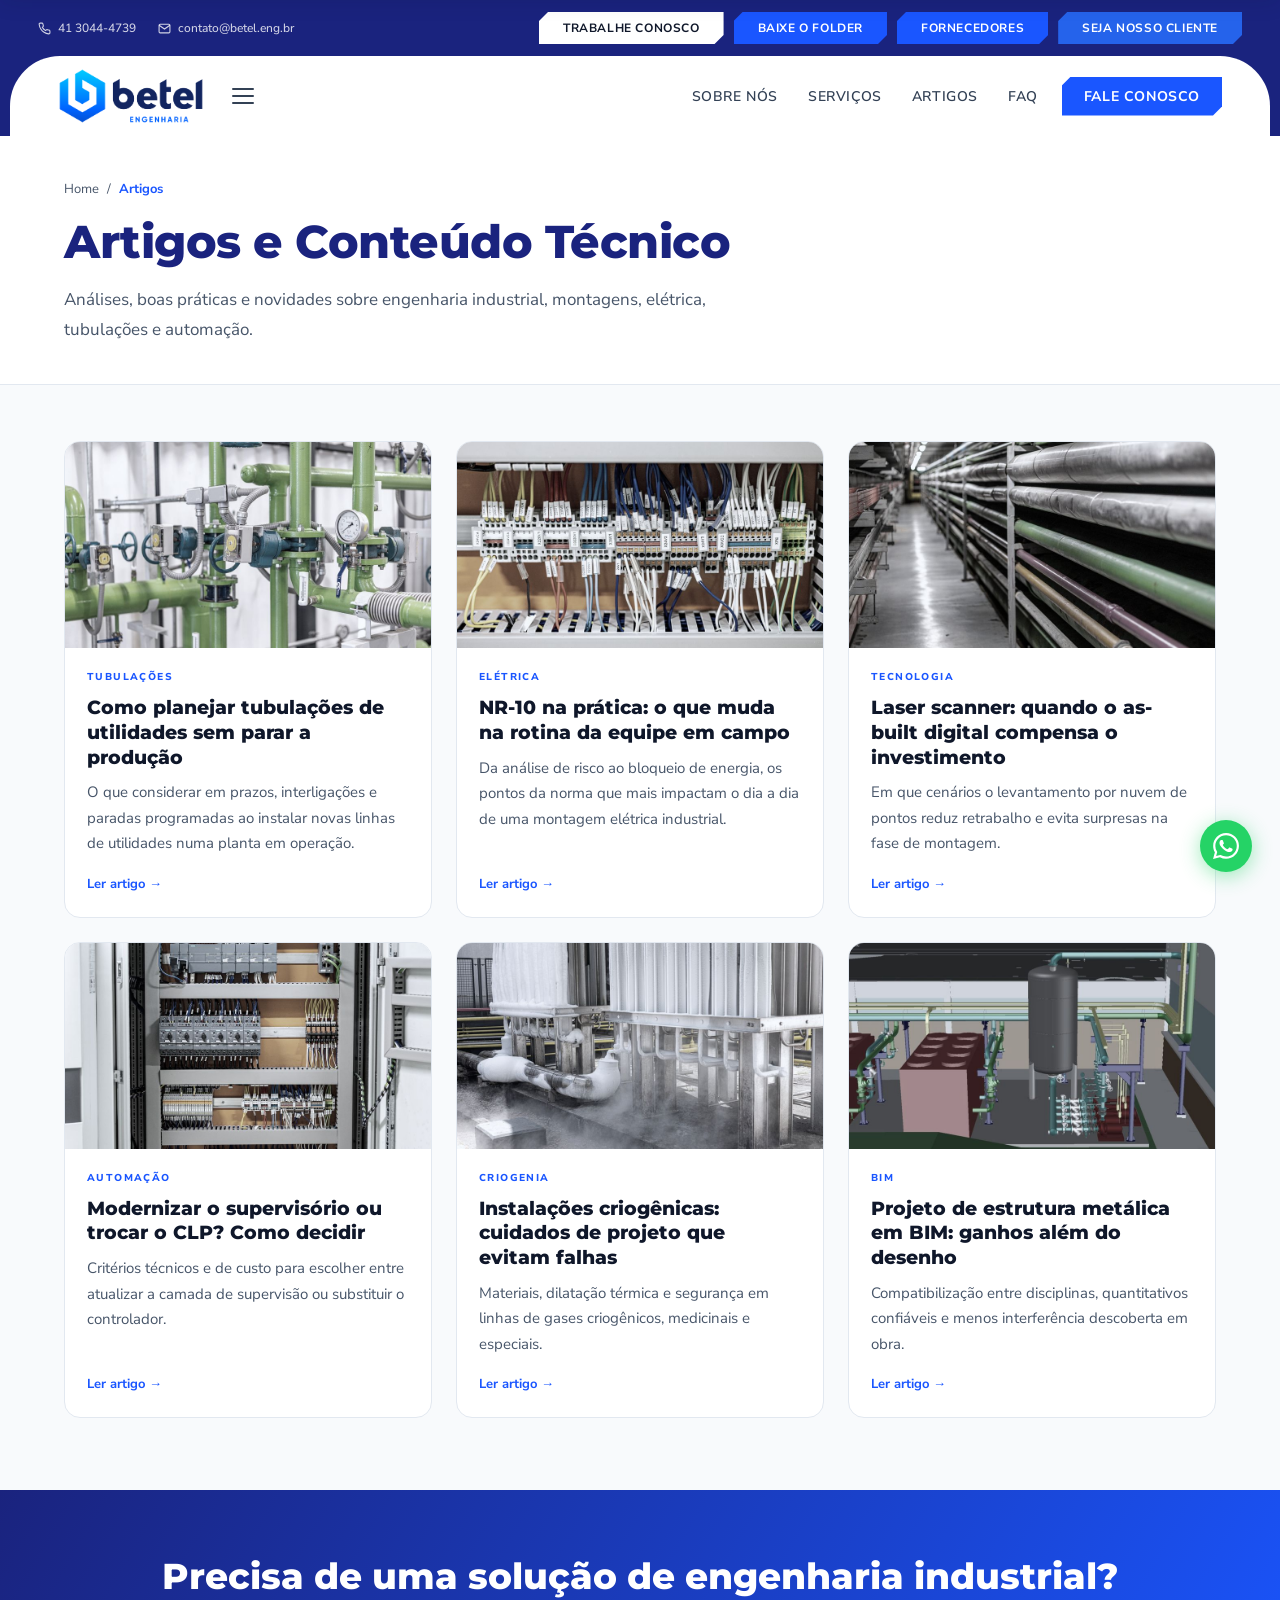
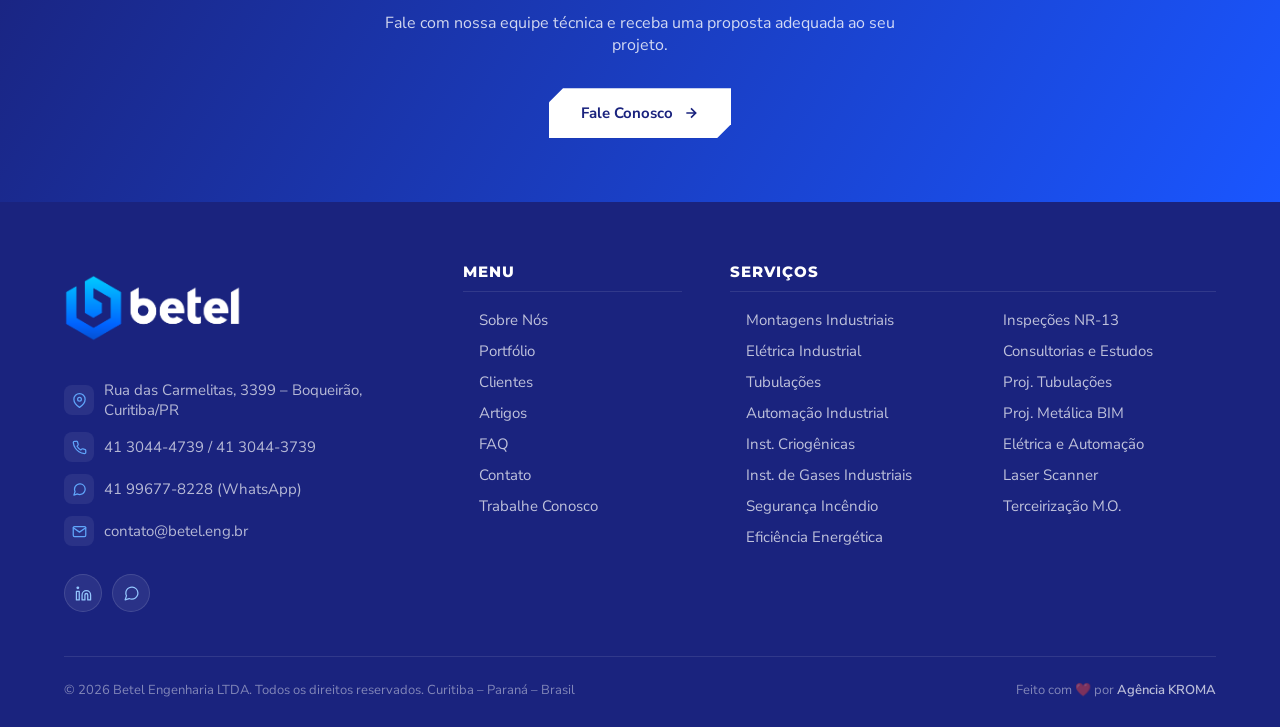
==== commit cd108214: "Ajustes 18/11: botões chanfrados, topo padrão nas páginas internas, ícones, efeito azul nas fotos e " ====
--- a/artigos.html
+++ b/artigos.html
@@ -534,6 +534,22 @@
   .to-top:hover{background:var(--blue);}
   .to-top svg{width:20px;height:20px;}
   @media (max-width:768px){.to-top{right:22px;bottom:80px;width:42px;height:42px;}}
+
+  /* =========================================================
+     AJUSTES 18/11/2026
+     ========================================================= */
+  /* Botoes com cantos chanfrados (sup. esquerdo e inf. direito) */
+  .hero-btn,.sobre-btn,.cf-submit,.btn-chanfro{border-radius:0!important;
+    clip-path:polygon(14px 0,100% 0,100% calc(100% - 14px),calc(100% - 14px) 100%,0 100%,0 14px);}
+  .nav-cta,.topbar-btn,.pf-filter,.mega-actions a{border-radius:0!important;
+    clip-path:polygon(9px 0,100% 0,100% calc(100% - 9px),calc(100% - 9px) 100%,0 100%,0 9px);}
+  .hero-btn:hover,.sobre-btn:hover,.cf-submit:hover{transform:none!important;}
+
+  /* Icone dos topicos igual ao da pagina Solucoes (check em circulo) */
+  .topicos li{padding-left:30px;}
+  .topicos li::before{width:20px!important;height:20px!important;top:0!important;border-radius:0!important;
+    -webkit-mask:url("data:image/svg+xml,%3Csvg xmlns='http://www.w3.org/2000/svg' viewBox='0 0 24 24' fill='none' stroke='black' stroke-width='2' stroke-linecap='round' stroke-linejoin='round'%3E%3Ccircle cx='12' cy='12' r='9'/%3E%3Cpath d='M9 12l2 2 4-4'/%3E%3C/svg%3E") center/contain no-repeat!important;mask:url("data:image/svg+xml,%3Csvg xmlns='http://www.w3.org/2000/svg' viewBox='0 0 24 24' fill='none' stroke='black' stroke-width='2' stroke-linecap='round' stroke-linejoin='round'%3E%3Ccircle cx='12' cy='12' r='9'/%3E%3Cpath d='M9 12l2 2 4-4'/%3E%3C/svg%3E") center/contain no-repeat!important;}
+
 </style>
 </head>
 <body>
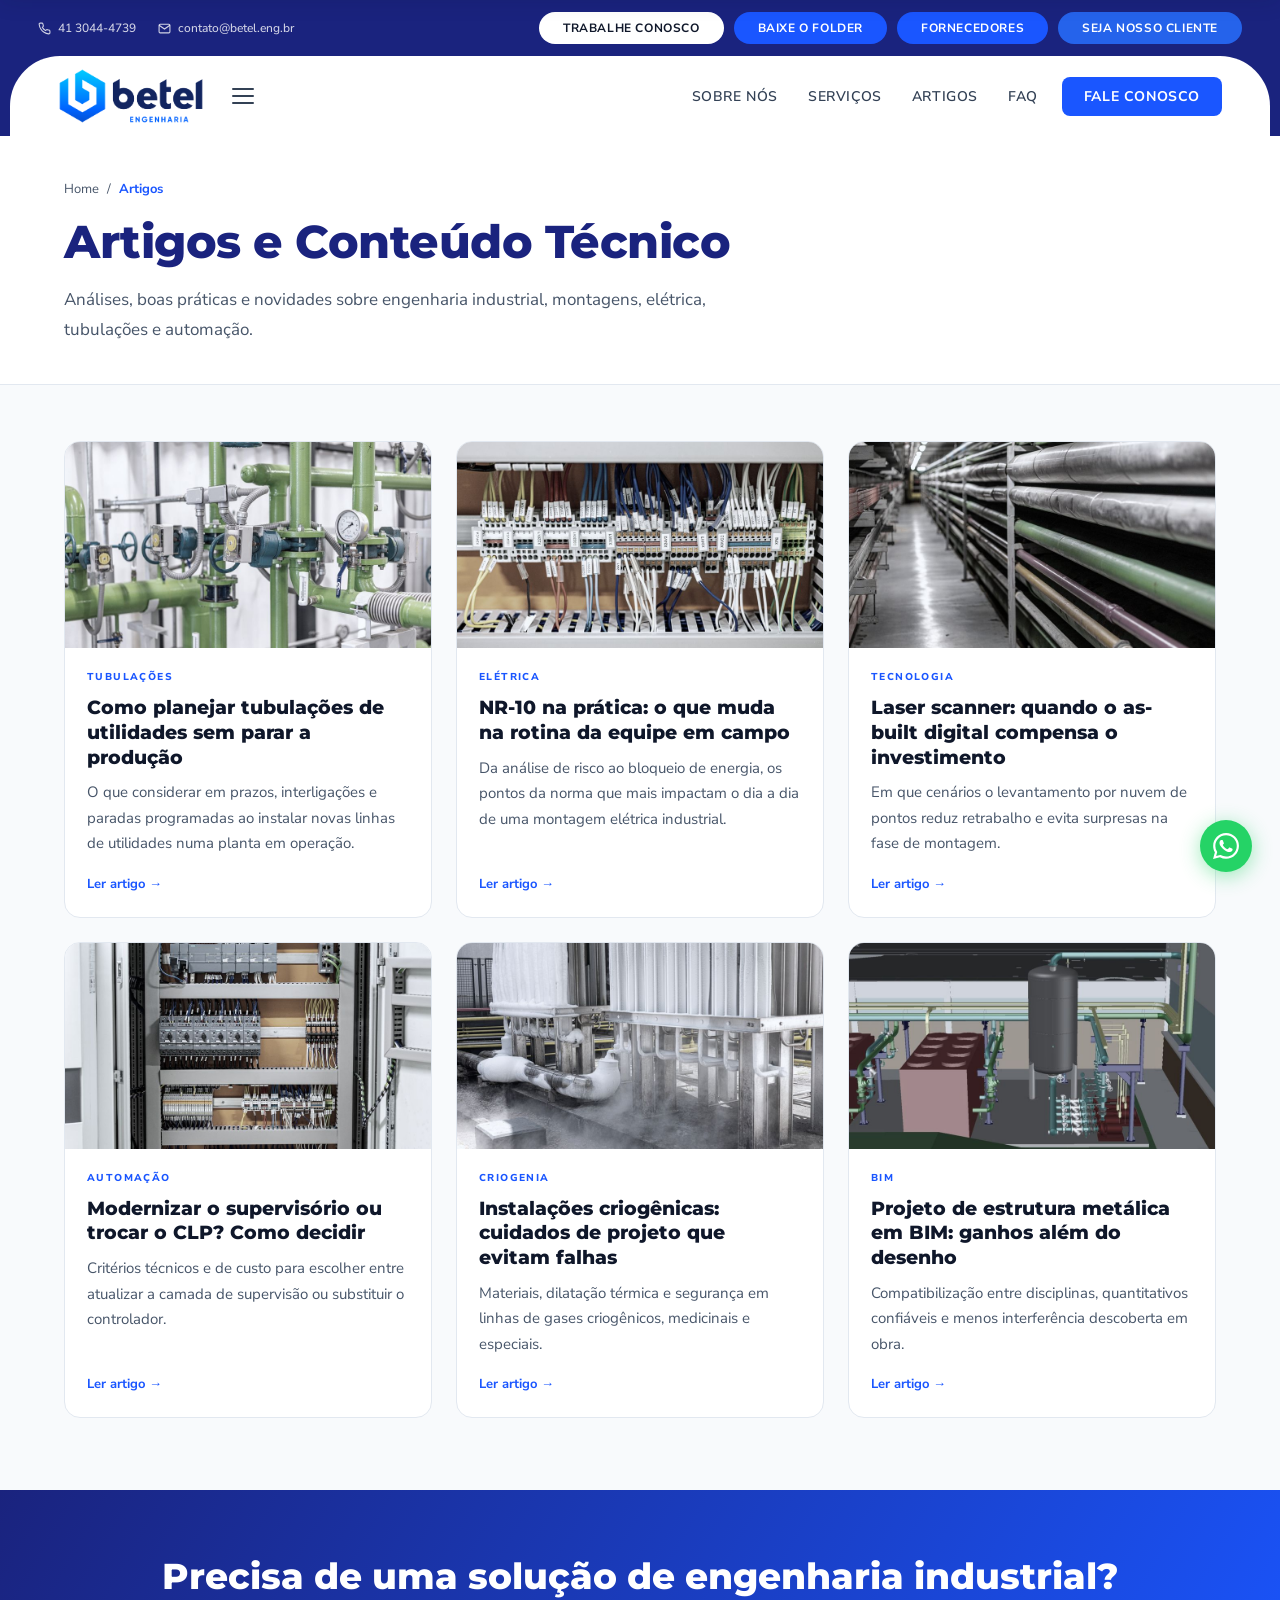
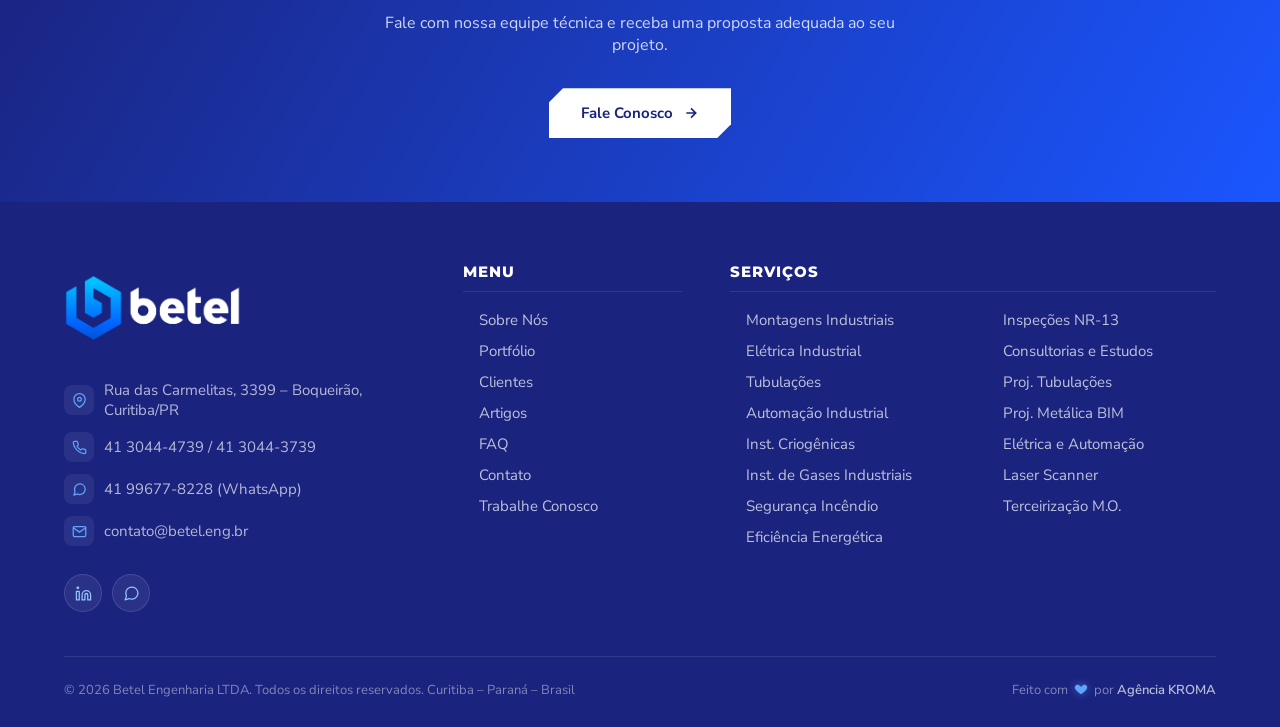
==== commit 982f8cb9: "Topo da Home em todas as páginas, menu sem chanfro, efeito azul no Portfólio e coração pulsando na a" ====
--- a/artigos.html
+++ b/artigos.html
@@ -541,7 +541,7 @@
   /* Botoes com cantos chanfrados (sup. esquerdo e inf. direito) */
   .hero-btn,.sobre-btn,.cf-submit,.btn-chanfro{border-radius:0!important;
     clip-path:polygon(14px 0,100% 0,100% calc(100% - 14px),calc(100% - 14px) 100%,0 100%,0 14px);}
-  .nav-cta,.topbar-btn,.pf-filter,.mega-actions a{border-radius:0!important;
+  .pf-filter{border-radius:0!important;
     clip-path:polygon(9px 0,100% 0,100% calc(100% - 9px),calc(100% - 9px) 100%,0 100%,0 9px);}
   .hero-btn:hover,.sobre-btn:hover,.cf-submit:hover{transform:none!important;}
 
@@ -550,6 +550,12 @@
   .topicos li::before{width:20px!important;height:20px!important;top:0!important;border-radius:0!important;
     -webkit-mask:url("data:image/svg+xml,%3Csvg xmlns='http://www.w3.org/2000/svg' viewBox='0 0 24 24' fill='none' stroke='black' stroke-width='2' stroke-linecap='round' stroke-linejoin='round'%3E%3Ccircle cx='12' cy='12' r='9'/%3E%3Cpath d='M9 12l2 2 4-4'/%3E%3C/svg%3E") center/contain no-repeat!important;mask:url("data:image/svg+xml,%3Csvg xmlns='http://www.w3.org/2000/svg' viewBox='0 0 24 24' fill='none' stroke='black' stroke-width='2' stroke-linecap='round' stroke-linejoin='round'%3E%3Ccircle cx='12' cy='12' r='9'/%3E%3Cpath d='M9 12l2 2 4-4'/%3E%3C/svg%3E") center/contain no-repeat!important;}
 
+
+  /* Assinatura KROMA: coracao pulsando no azul claro do tema */
+  .kroma-heart{display:inline-flex;vertical-align:-2px;margin:0 3px;animation:kromaPulse 1.2s ease-in-out infinite;transform-origin:center;}
+  .kroma-heart svg{fill:#60A5FA;filter:drop-shadow(0 0 4px rgba(96,165,250,.55));}
+  @keyframes kromaPulse{0%,100%{transform:scale(1)}15%{transform:scale(1.25)}30%{transform:scale(1)}45%{transform:scale(1.18)}60%{transform:scale(1)}}
+  @media (prefers-reduced-motion:reduce){.kroma-heart{animation:none;}}
 </style>
 </head>
 <body>
@@ -795,7 +801,7 @@
   </div>
   <div class="footer-bottom">
     <span>© 2026 Betel Engenharia LTDA. Todos os direitos reservados. Curitiba – Paraná – Brasil</span>
-    <span>Feito com ❤️ por <a href="https://www.instagram.com/agenciakroma" target="_blank">Agência KROMA</a></span>
+    <span>Feito com <span class="kroma-heart" aria-label="amor"><svg viewBox="0 0 24 24" width="14" height="14"><path d="M12 21s-7.5-4.6-10-9.3C.4 8.4 2.3 4.5 6 4.5c2.2 0 3.6 1.2 4.5 2.6.3.4.7.6 1.5.6s1.2-.2 1.5-.6c.9-1.4 2.3-2.6 4.5-2.6 3.7 0 5.6 3.9 4 7.2C19.5 16.4 12 21 12 21z"/></svg></span> por <a href="https://www.instagram.com/agenciakroma" target="_blank">Agência KROMA</a></span>
   </div>
 </footer>
 
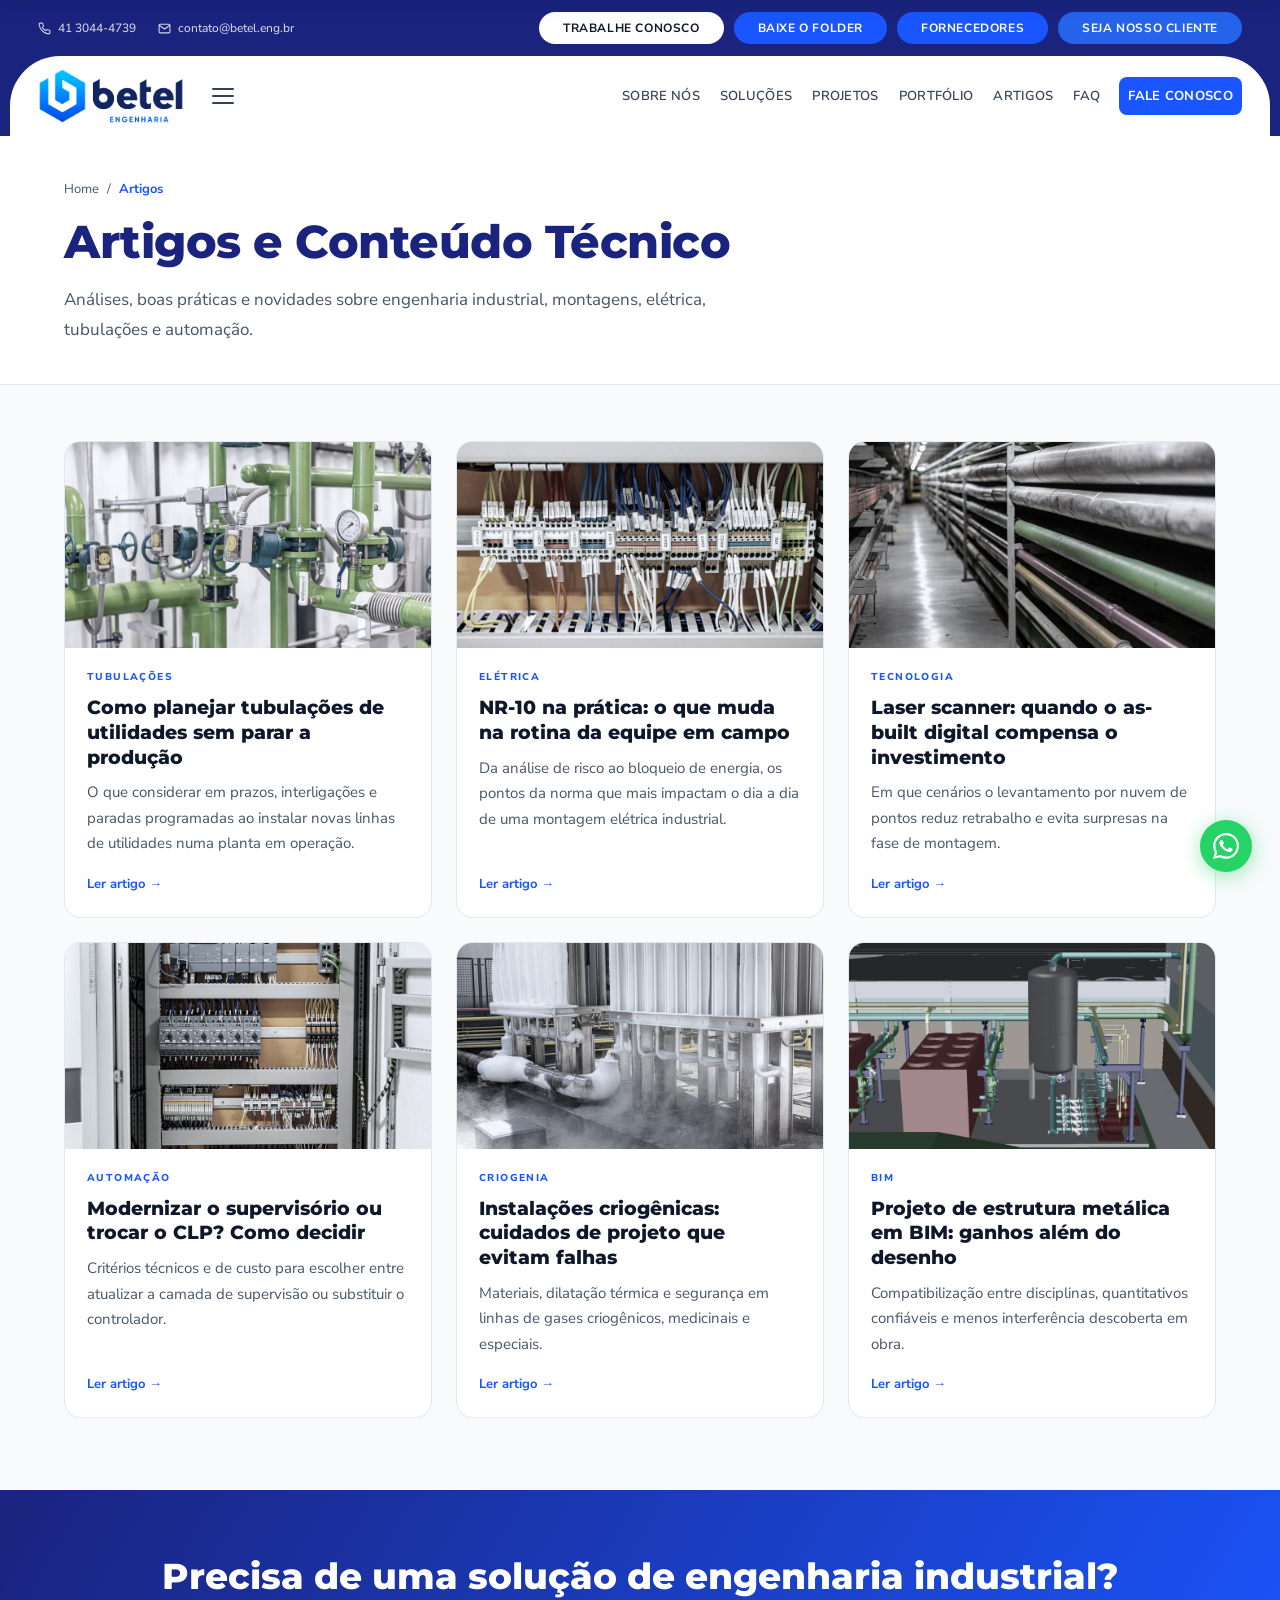
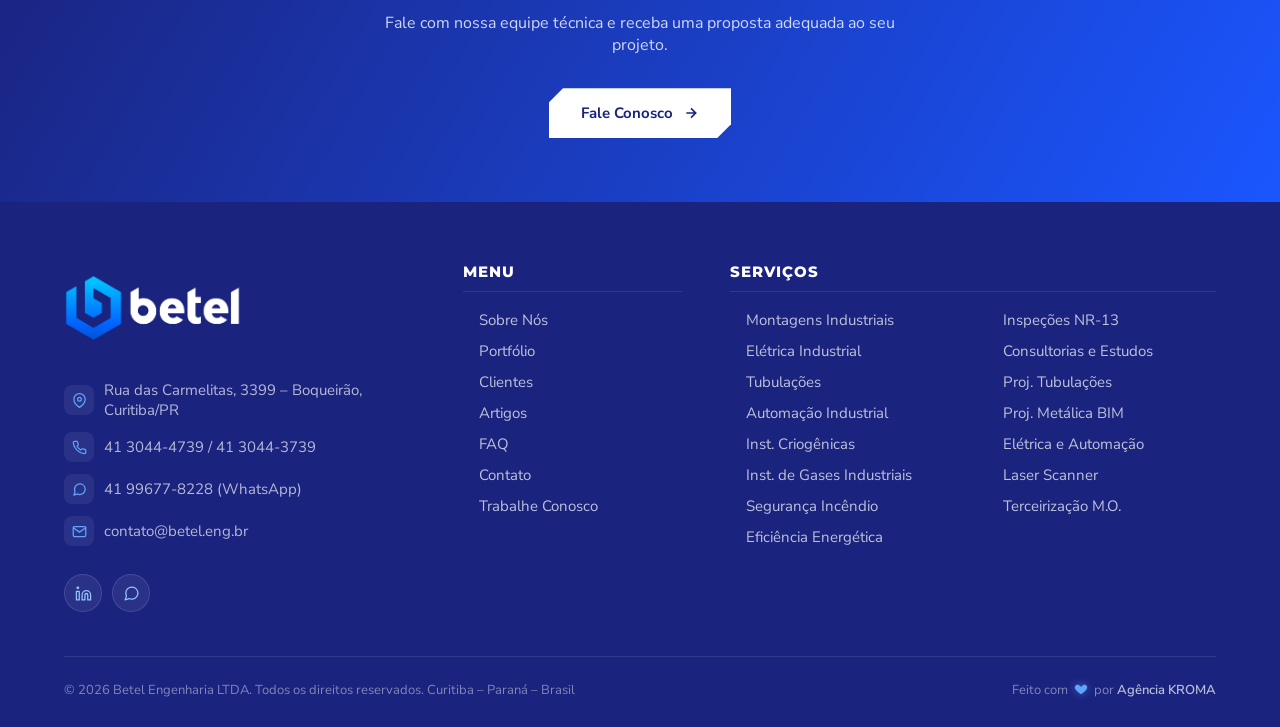
==== commit 6101bb17: "Menu superior com Soluções, Projetos e Portfólio em todas as páginas Co-Authored-By: Claude Opus 5.5" ====
--- a/artigos.html
+++ b/artigos.html
@@ -556,6 +556,10 @@
   .kroma-heart svg{fill:#60A5FA;filter:drop-shadow(0 0 4px rgba(96,165,250,.55));}
   @keyframes kromaPulse{0%,100%{transform:scale(1)}15%{transform:scale(1.25)}30%{transform:scale(1)}45%{transform:scale(1.18)}60%{transform:scale(1)}}
   @media (prefers-reduced-motion:reduce){.kroma-heart{animation:none;}}
+
+  /* Menu com 7 itens: nao quebrar linha em telas medias */
+  nav .nav-links a{white-space:nowrap;}
+  @media (min-width:1025px) and (max-width:1280px){nav .nav-links a{padding-left:9px!important;padding-right:9px!important;font-size:13px!important;letter-spacing:.3px!important;} nav{padding:0 28px!important;}}
 </style>
 </head>
 <body>
@@ -590,7 +594,9 @@
     </div>
     <ul class="nav-links">
       <li><a href="sobre-nos.html">Sobre Nós</a></li>
-      <li><a href="solucoes.html">Serviços</a></li>
+      <li><a href="solucoes.html">Soluções</a></li>
+      <li><a href="projetos.html">Projetos</a></li>
+      <li><a href="portfolio.html">Portfólio</a></li>
       <li><a href="artigos.html">Artigos</a></li>
       <li><a href="faq.html">FAQ</a></li>
       <li><a href="contato.html" class="nav-cta">Fale Conosco</a></li>
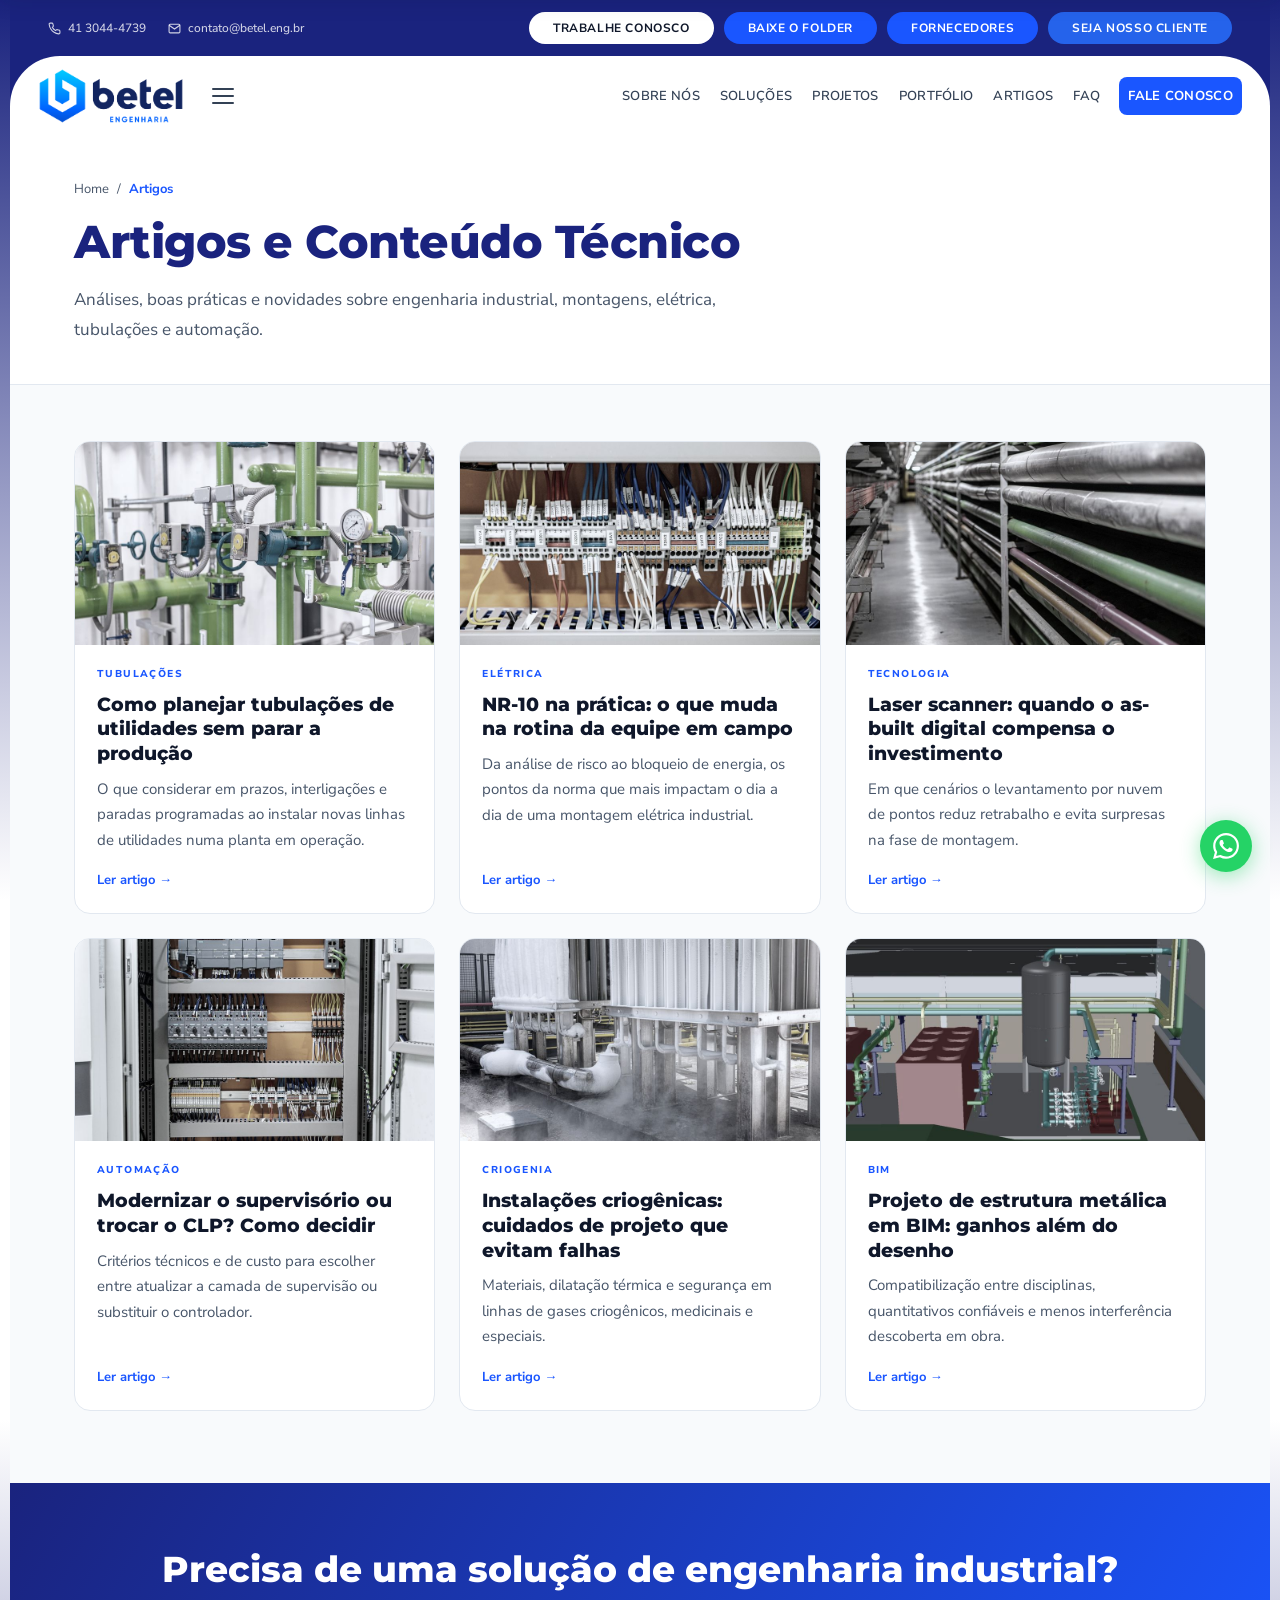
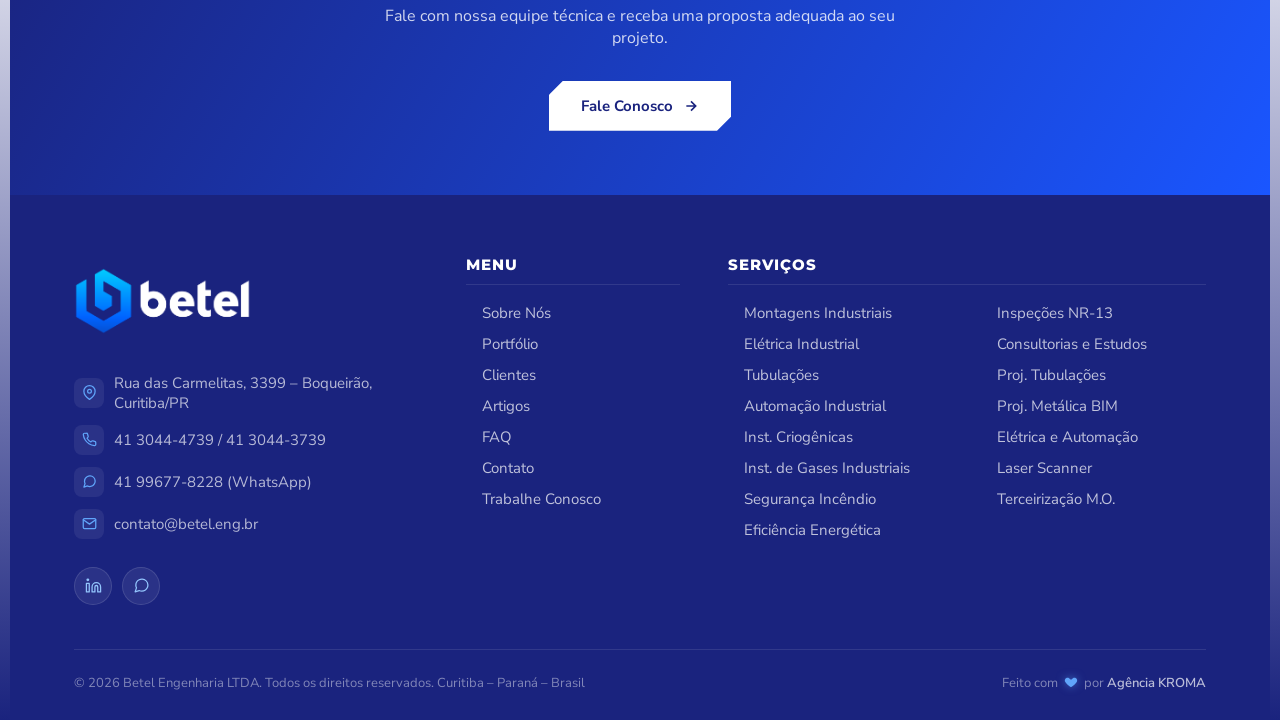
==== commit eb71fbc6: "Site inteiro dentro da moldura com barras laterais em degradê Co-Authored-By: Claude Opus 5.5 <norep" ====
--- a/artigos.html
+++ b/artigos.html
@@ -560,6 +560,14 @@
   /* Menu com 7 itens: nao quebrar linha em telas medias */
   nav .nav-links a{white-space:nowrap;}
   @media (min-width:1025px) and (max-width:1280px){nav .nav-links a{padding-left:9px!important;padding-right:9px!important;font-size:13px!important;letter-spacing:.3px!important;} nav{padding:0 28px!important;}}
+
+  /* Moldura do site: todo o conteudo dentro das barras laterais em degrade (desktop) */
+  @media (min-width:1025px){
+    .site-frame{padding:0 10px;background:linear-gradient(180deg,#1A237E 0,#FFFFFF 900px,#FFFFFF calc(100% - 900px),#1A237E 100%);}
+    .header-wrap nav{margin:0!important;}
+    .hero-frame{padding:0!important;background:none!important;}
+    .video-hero{left:10px!important;right:10px!important;width:auto!important;}
+  }
 </style>
 </head>
 <body>
